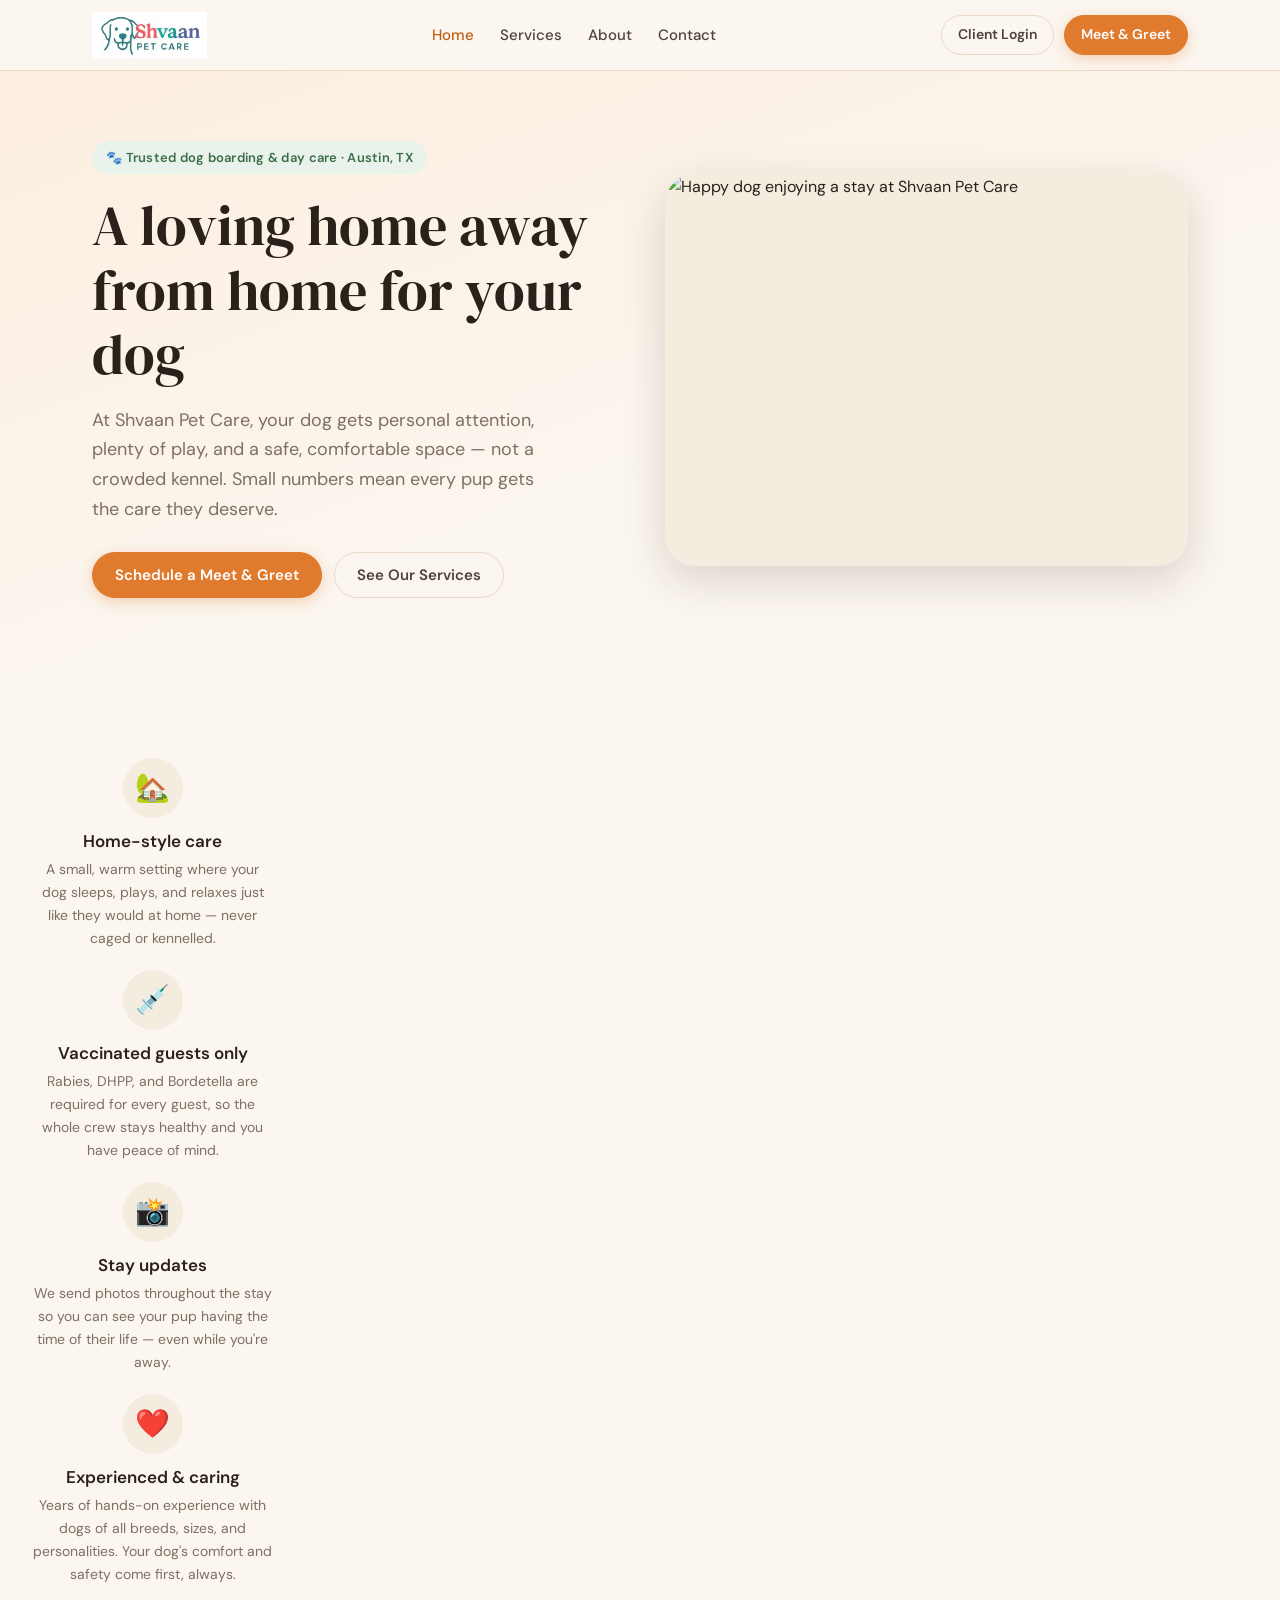
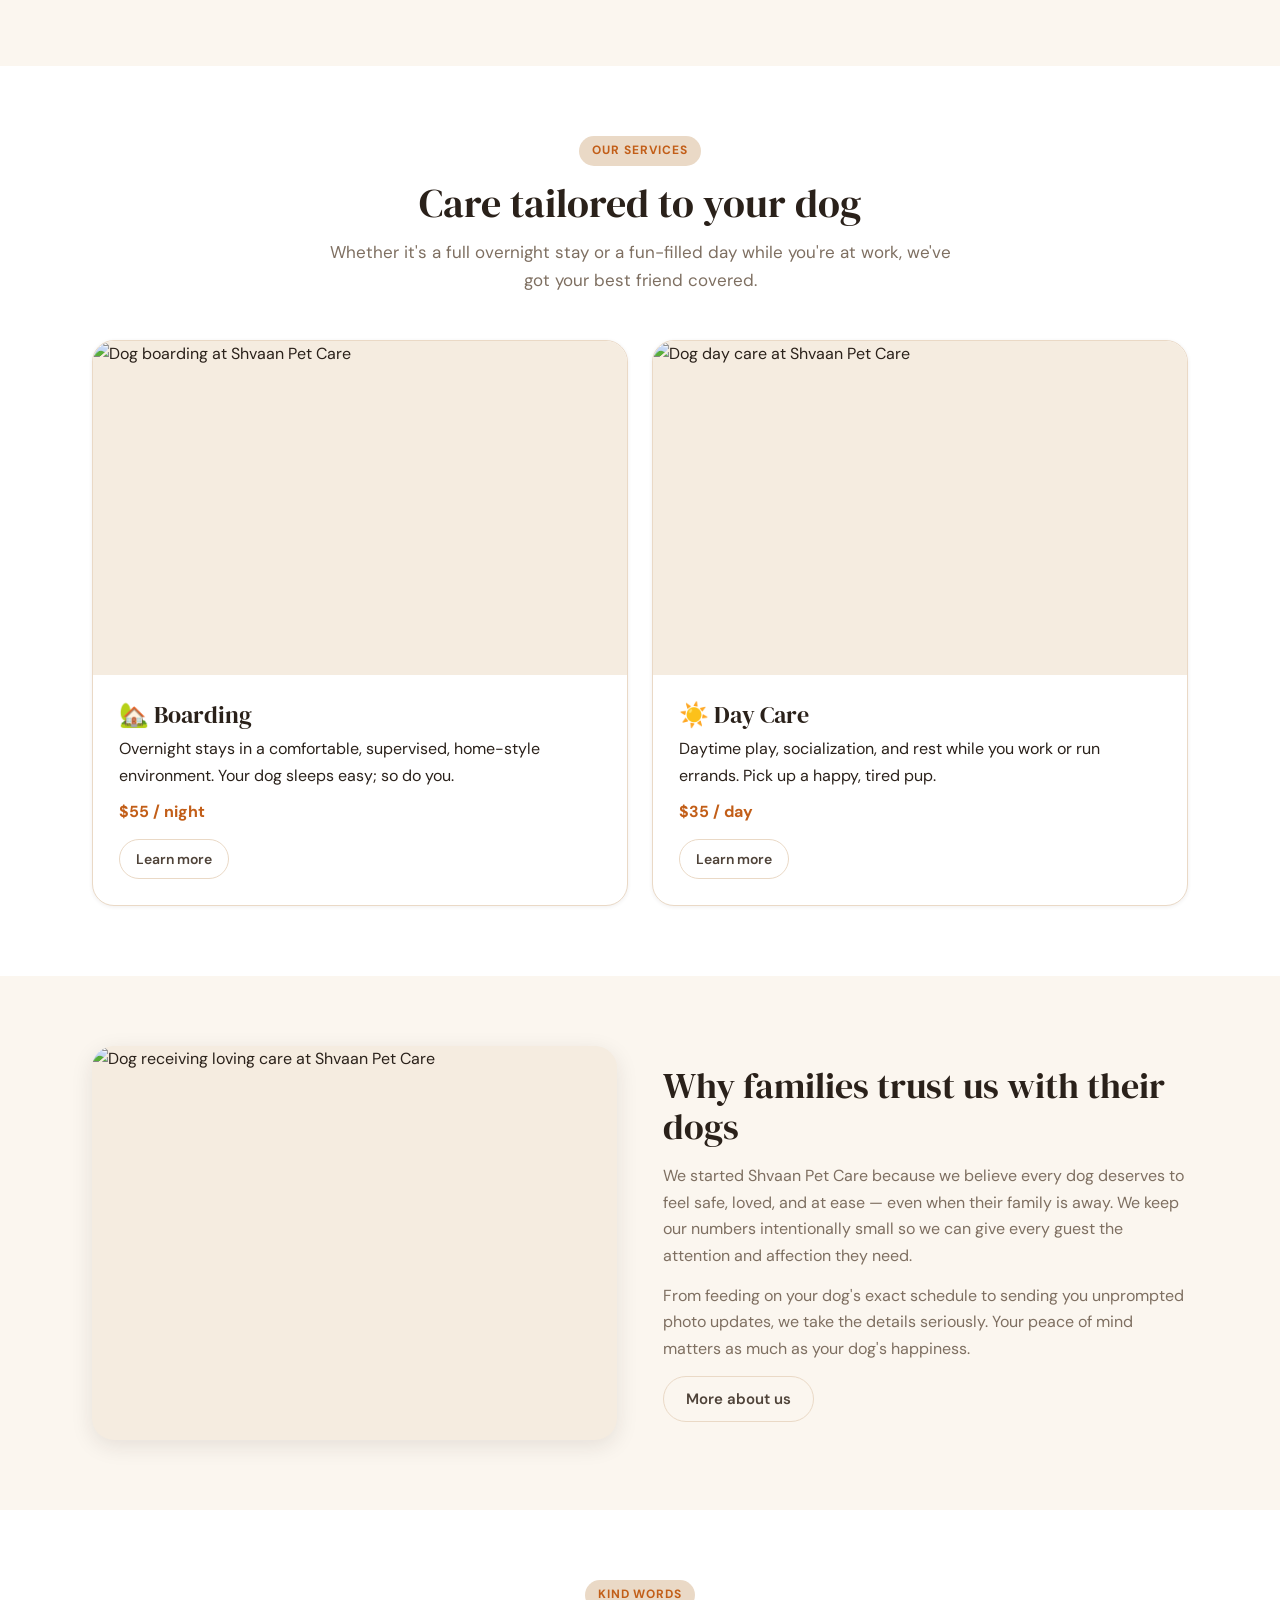
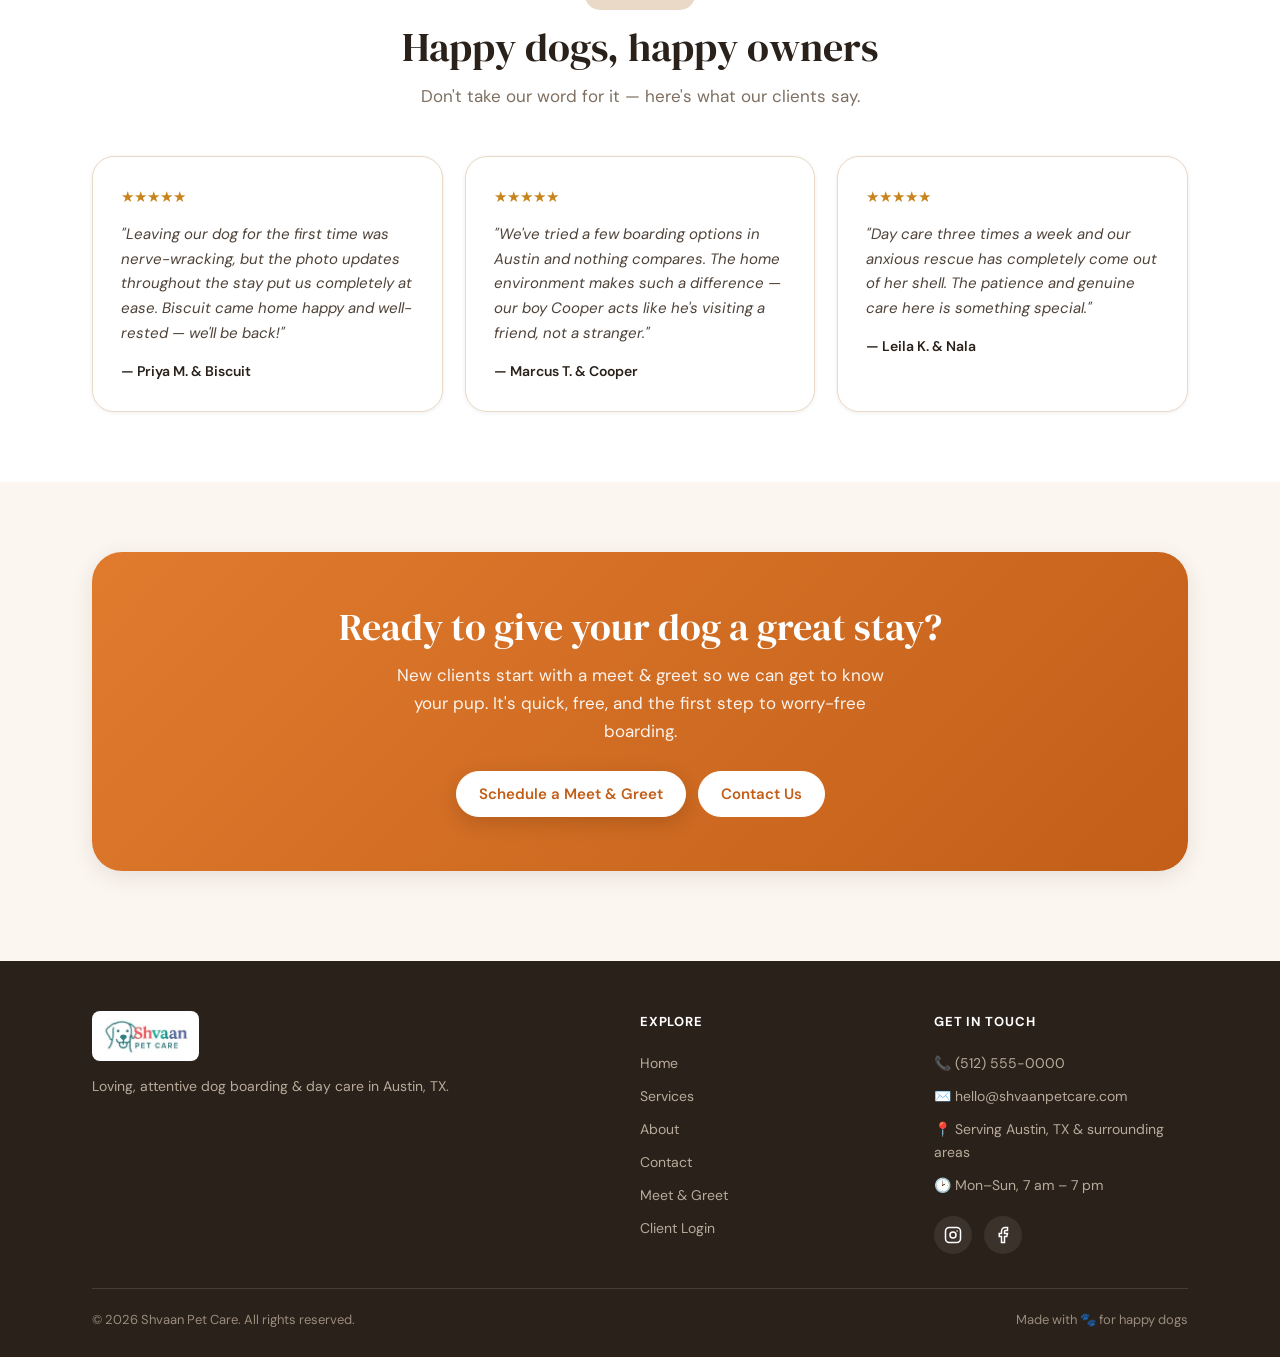
==== index.html @ 682c909f "Add files via upload" ====
<!DOCTYPE html>
<html lang="en">
<head>
<title>Shvaan Pet Care — Loving Dog Boarding &amp; Day Care in Austin, TX</title>
<meta name="description" content="Small-setting dog boarding and day care in Austin, TX. Safe, attentive, home-style care where your dog is treated like family.">
<meta charset="UTF-8">
<meta name="viewport" content="width=device-width, initial-scale=1.0">
<link rel="preconnect" href="https://fonts.googleapis.com"><link rel="preconnect" href="https://fonts.gstatic.com" crossorigin>
<link href="https://fonts.googleapis.com/css2?family=DM+Serif+Display&family=DM+Sans:wght@400;500;600;700&display=swap" rel="stylesheet">
<link rel="stylesheet" href="site.css">
</head>
<body>
<header class="site">
  <div class="wrap nav">
    <a class="nav-logo" href="index.html"><img src="[data-uri]" alt="Shvaan Pet Care"></a>
    <nav class="nav-links"><a href="index.html" class="active">Home</a><a href="services.html">Services</a><a href="about.html">About</a><a href="contact.html">Contact</a></nav>
    <div class="nav-cta">
      <a class="btn btn-ghost btn-sm" href="app.html">Client Login</a>
      <a class="btn btn-primary btn-sm" href="book.html">Meet &amp; Greet</a>
      <button class="menu-toggle" onclick="document.getElementById('mm').classList.toggle('open')" aria-label="Menu"><svg viewBox="0 0 24 24" fill="none" stroke="currentColor" stroke-width="2"><line x1="3" y1="6" x2="21" y2="6"/><line x1="3" y1="12" x2="21" y2="12"/><line x1="3" y1="18" x2="21" y2="18"/></svg></button>
    </div>
  </div>
  <div class="mobile-menu" id="mm">
    <a href="index.html">Home</a><a href="services.html">Services</a><a href="about.html">About</a><a href="contact.html">Contact</a>
    <a class="btn btn-ghost" href="app.html">Client Login</a>
    <a class="btn btn-primary" href="book.html">Meet &amp; Greet</a>
  </div>
</header>

<section class="hero">
  <div class="wrap hero-grid">
    <div class="hero-text">
      <span class="tag">🐾 Trusted dog boarding &amp; day care · Austin, TX</span>
      <h1>A loving home away from home for your dog</h1>
      <p class="lead">At Shvaan Pet Care, your dog gets personal attention, plenty of play, and a safe, comfortable space — not a crowded kennel. Small numbers mean every pup gets the care they deserve.</p>
      <div style="display:flex;gap:12px;flex-wrap:wrap;margin-top:8px">
        <a class="btn btn-primary" href="book.html">Schedule a Meet &amp; Greet</a>
        <a class="btn btn-ghost" href="services.html">See Our Services</a>
      </div>
    </div>
    <div class="hero-photo"><img src="https://images.unsplash.com/photo-1587300003388-59208cc962cb?w=900&q=80&fit=crop" alt="Happy dog enjoying a stay at Shvaan Pet Care" style="width:100%;height:100%;object-fit:cover;border-radius:var(--r3)"></div>
  </div>
</section>

<section class="values">
  <div class="wrap">
    <div class="value-grid">
      <div class="value"><div class="vico">🏡</div><h3>Home-style care</h3><p>A small, warm setting where your dog sleeps, plays, and relaxes just like they would at home — never caged or kennelled.</p></div>
      <div class="value"><div class="vico">💉</div><h3>Vaccinated guests only</h3><p>Rabies, DHPP, and Bordetella are required for every guest, so the whole crew stays healthy and you have peace of mind.</p></div>
      <div class="value"><div class="vico">📸</div><h3>Stay updates</h3><p>We send photos throughout the stay so you can see your pup having the time of their life — even while you're away.</p></div>
      <div class="value"><div class="vico">❤️</div><h3>Experienced &amp; caring</h3><p>Years of hands-on experience with dogs of all breeds, sizes, and personalities. Your dog's comfort and safety come first, always.</p></div>
    </div>
  </div>
</section>

<section class="alt">
  <div class="wrap">
    <div class="section-head"><span class="tag">Our Services</span><h2>Care tailored to your dog</h2><p>Whether it's a full overnight stay or a fun-filled day while you're at work, we've got your best friend covered.</p></div>
    <div class="cards">
      <div class="card"><div class="card-photo"><img src="https://images.unsplash.com/photo-1548199973-03cce0bbc87b?w=700&q=80&fit=crop" alt="Dog boarding at Shvaan Pet Care" style="width:100%;height:100%;object-fit:cover"></div><div class="card-body"><h3>🏡 Boarding</h3><p>Overnight stays in a comfortable, supervised, home-style environment. Your dog sleeps easy; so do you.</p><div class="price">$55 / night</div><a class="btn btn-ghost btn-sm" href="services.html">Learn more</a></div></div>
      <div class="card"><div class="card-photo"><img src="https://images.unsplash.com/photo-1601758125946-6ec2ef64daf8?w=700&q=80&fit=crop" alt="Dog day care at Shvaan Pet Care" style="width:100%;height:100%;object-fit:cover"></div><div class="card-body"><h3>☀️ Day Care</h3><p>Daytime play, socialization, and rest while you work or run errands. Pick up a happy, tired pup.</p><div class="price">$35 / day</div><a class="btn btn-ghost btn-sm" href="services.html">Learn more</a></div></div>
    </div>
  </div>
</section>

<section>
  <div class="wrap">
    <div class="split">
      <div class="split-photo"><img src="https://images.unsplash.com/photo-1544568100-847a948585b9?w=800&q=80&fit=crop" alt="Dog receiving loving care at Shvaan Pet Care" style="width:100%;height:100%;object-fit:cover;border-radius:var(--r3)"></div>
      <div class="split-text">
        <h2>Why families trust us with their dogs</h2>
        <p>We started Shvaan Pet Care because we believe every dog deserves to feel safe, loved, and at ease — even when their family is away. We keep our numbers intentionally small so we can give every guest the attention and affection they need.</p>
        <p>From feeding on your dog's exact schedule to sending you unprompted photo updates, we take the details seriously. Your peace of mind matters as much as your dog's happiness.</p>
        <a class="btn btn-ghost" href="about.html">More about us</a>
      </div>
    </div>
  </div>
</section>

<section class="alt">
  <div class="wrap">
    <div class="section-head"><span class="tag">Kind Words</span><h2>Happy dogs, happy owners</h2><p>Don't take our word for it — here's what our clients say.</p></div>
    <div class="quotes">
      <div class="quote"><div class="stars">★★★★★</div><p>"Leaving our dog for the first time was nerve-wracking, but the photo updates throughout the stay put us completely at ease. Biscuit came home happy and well-rested — we'll be back!"</p><div class="who">— Priya M. &amp; Biscuit</div></div>
      <div class="quote"><div class="stars">★★★★★</div><p>"We've tried a few boarding options in Austin and nothing compares. The home environment makes such a difference — our boy Cooper acts like he's visiting a friend, not a stranger."</p><div class="who">— Marcus T. &amp; Cooper</div></div>
      <div class="quote"><div class="stars">★★★★★</div><p>"Day care three times a week and our anxious rescue has completely come out of her shell. The patience and genuine care here is something special."</p><div class="who">— Leila K. &amp; Nala</div></div>
    </div>
  </div>
</section>

<section>
  <div class="wrap">
    <div class="cta-band">
      <h2>Ready to give your dog a great stay?</h2>
      <p>New clients start with a meet &amp; greet so we can get to know your pup. It's quick, free, and the first step to worry-free boarding.</p>
      <div style="display:flex;gap:12px;justify-content:center;flex-wrap:wrap">
        <a class="btn btn-primary" href="book.html">Schedule a Meet &amp; Greet</a>
        <a class="btn btn-white" href="contact.html">Contact Us</a>
      </div>
    </div>
  </div>
</section>

<footer class="site">
  <div class="wrap">
    <div class="f-grid">
      <div>
        <img class="f-logo" src="[data-uri]" alt="Shvaan Pet Care">
        <p>Loving, attentive dog boarding &amp; day care in Austin, TX.</p>
      </div>
      <div>
        <h4>Explore</h4>
        <div class="f-links">
          <a href="index.html">Home</a><a href="services.html">Services</a>
          <a href="about.html">About</a><a href="contact.html">Contact</a>
          <a href="book.html">Meet &amp; Greet</a><a href="app.html">Client Login</a>
        </div>
      </div>
      <div>
        <h4>Get in touch</h4>
        <div class="f-links">
          <a href="tel:+15125550000">📞 (512) 555-0000</a>
          <a href="mailto:hello@shvaanpetcare.com">✉️ hello@shvaanpetcare.com</a>
          <a href="#">📍 Serving Austin, TX &amp; surrounding areas</a>
          <a href="#">🕑 Mon–Sun, 7 am – 7 pm</a>
        </div>
        <div class="socials" style="margin-top:14px">
          <a href="#" aria-label="Instagram"><svg viewBox="0 0 24 24" fill="none" stroke="currentColor" stroke-width="2"><rect x="2" y="2" width="20" height="20" rx="5"/><circle cx="12" cy="12" r="4"/><circle cx="17.5" cy="6.5" r="1" fill="currentColor" stroke="none"/></svg></a>
          <a href="#" aria-label="Facebook"><svg viewBox="0 0 24 24" fill="none" stroke="currentColor" stroke-width="2"><path d="M18 2h-3a5 5 0 0 0-5 5v3H7v4h3v8h4v-8h3l1-4h-4V7a1 1 0 0 1 1-1h3z"/></svg></a>
        </div>
      </div>
    </div>
    <div class="f-bottom">
      <span>© <span id="yr"></span> Shvaan Pet Care. All rights reserved.</span>
      <span>Made with 🐾 for happy dogs</span>
    </div>
  </div>
</footer>
<script>document.getElementById('yr').textContent=new Date().getFullYear();</script>
</body>
</html>
---- site.css ----
/* Shvaan Pet Care — marketing site styles (brand-matched to the app) */
*,*::before,*::after{box-sizing:border-box;margin:0;padding:0}
:root{
  --cream:#FBF6EF;--cream-mid:#F5ECE0;--cream-dark:#EAD9C6;
  --brown-light:#F0A868;--brown:#E07B2E;--brown-dark:#C25E18;
  --forest:#3C6E47;--forest-pale:#EAF2EC;
  --ink:#2A211A;--ink-mid:#4F4339;--ink-light:#7E6F61;--ink-faint:#B3A595;
  --white:#FFFFFF;--coral:#E8674C;--gold:#C8841C;
  --r2:10px;--r3:16px;--r4:22px;--r5:30px;
  --s1:0 1px 4px rgba(42,33,26,.07);--s2:0 6px 22px rgba(42,33,26,.10);--s3:0 14px 44px rgba(42,33,26,.16);
  --maxw:1140px;
}
html{font-size:16px;scroll-behavior:smooth;-webkit-text-size-adjust:100%}
body{font-family:'DM Sans',sans-serif;background:var(--cream);color:var(--ink);line-height:1.65;-webkit-font-smoothing:antialiased}
img{max-width:100%;display:block}
a{color:inherit;text-decoration:none}
h1,h2,h3{font-family:'DM Serif Display',serif;font-weight:400;line-height:1.15;color:var(--ink)}
.serif{font-family:'DM Serif Display',serif}
.wrap{max-width:var(--maxw);margin:0 auto;padding:0 22px}
.muted{color:var(--ink-light)}

/* ── Header ── */
header.site{position:sticky;top:0;z-index:100;background:rgba(251,246,239,.92);backdrop-filter:blur(8px);border-bottom:1px solid var(--cream-dark)}
.nav{display:flex;align-items:center;justify-content:space-between;gap:16px;height:70px}
.nav-logo img{height:46px;width:auto;object-fit:contain}
.nav-links{display:flex;align-items:center;gap:26px}
.nav-links a{font-size:15px;font-weight:500;color:var(--ink-mid);transition:color .15s}
.nav-links a:hover,.nav-links a.active{color:var(--brown-dark)}
.nav-cta{display:flex;align-items:center;gap:10px}
.btn{display:inline-flex;align-items:center;justify-content:center;gap:8px;height:46px;padding:0 22px;border-radius:99px;font-size:15px;font-weight:600;font-family:'DM Sans',sans-serif;cursor:pointer;border:1.5px solid transparent;transition:all .18s;white-space:nowrap}
.btn svg{width:17px;height:17px}
.btn-primary{background:var(--brown);color:#fff;border-color:var(--brown);box-shadow:0 4px 14px rgba(224,123,46,.3)}
.btn-primary:hover{background:var(--brown-dark);box-shadow:0 6px 20px rgba(224,123,46,.4);transform:translateY(-1px)}
.btn-ghost{background:transparent;color:var(--ink-mid);border-color:var(--cream-dark)}
.btn-ghost:hover{border-color:var(--brown);color:var(--brown-dark)}
.btn-white{background:#fff;color:var(--brown-dark);border-color:#fff}
.btn-white:hover{transform:translateY(-1px);box-shadow:var(--s2)}
.btn-sm{height:40px;padding:0 16px;font-size:14px}
.menu-toggle{display:none;background:none;border:none;cursor:pointer;padding:6px}
.menu-toggle svg{width:26px;height:26px;color:var(--ink)}
.mobile-menu{display:none}

/* ── Hero ── */
.hero{background:linear-gradient(160deg,#FCEEDF 0%,var(--cream) 60%);padding:70px 0 80px;position:relative;overflow:hidden}
.hero-grid{display:grid;grid-template-columns:1fr 1fr;gap:50px;align-items:center}
.hero h1{font-size:clamp(34px,5vw,56px);margin-bottom:18px}
.hero .tag{display:inline-block;background:var(--forest-pale);color:var(--forest);font-size:13px;font-weight:600;padding:6px 14px;border-radius:99px;margin-bottom:20px;letter-spacing:.02em}
.hero p.lead{font-size:18px;color:var(--ink-light);margin-bottom:28px;max-width:90%}
.hero-cta{display:flex;gap:12px;flex-wrap:wrap}
.hero-photo{border-radius:var(--r5);overflow:hidden;box-shadow:var(--s3);aspect-ratio:4/3;background:var(--cream-mid)}
.hero-photo img{width:100%;height:100%;object-fit:cover}
.ph{display:flex;align-items:center;justify-content:center;flex-direction:column;gap:8px;color:var(--ink-faint);text-align:center;background:repeating-linear-gradient(45deg,var(--cream-mid),var(--cream-mid) 14px,#efe4d4 14px,#efe4d4 28px)}
.ph .ico{font-size:42px}
.ph small{font-size:12px;max-width:80%}

/* ── Sections ── */
section{padding:70px 0}
.section-head{text-align:center;max-width:640px;margin:0 auto 46px}
.section-head .tag{display:inline-block;background:var(--cream-dark);color:var(--brown-dark);font-size:12px;font-weight:700;letter-spacing:.08em;text-transform:uppercase;padding:5px 13px;border-radius:99px;margin-bottom:14px}
.section-head h2{font-size:clamp(28px,4vw,40px);margin-bottom:12px}
.section-head p{font-size:17px;color:var(--ink-light)}
.alt{background:var(--white)}

/* ── Value strip ── */
.values{display:grid;grid-template-columns:repeat(4,1fr);gap:20px}
.value{text-align:center;padding:10px}
.value .vico{width:60px;height:60px;border-radius:50%;background:var(--cream-mid);display:flex;align-items:center;justify-content:center;font-size:28px;margin:0 auto 14px}
.value h3{font-family:'DM Sans',sans-serif;font-weight:600;font-size:17px;margin-bottom:6px}
.value p{font-size:14px;color:var(--ink-light)}

/* ── Service cards ── */
.cards{display:grid;grid-template-columns:repeat(auto-fit,minmax(280px,1fr));gap:24px}
.card{background:var(--white);border:1px solid var(--cream-dark);border-radius:var(--r4);overflow:hidden;box-shadow:var(--s1);transition:transform .2s,box-shadow .2s}
.card:hover{transform:translateY(-3px);box-shadow:var(--s2)}
.card-photo{aspect-ratio:16/10;background:var(--cream-mid)}
.card-photo img{width:100%;height:100%;object-fit:cover}
.card-body{padding:26px}
.card-body h3{font-size:24px;margin-bottom:8px}
.card-body .price{color:var(--brown-dark);font-weight:700;font-size:16px;margin:10px 0 14px}
.card-body ul{list-style:none;margin:14px 0 0}
.card-body li{font-size:15px;color:var(--ink-mid);padding:6px 0 6px 26px;position:relative}
.card-body li::before{content:'🐾';position:absolute;left:0;font-size:13px}

/* ── About blocks ── */
.split{display:grid;grid-template-columns:1fr 1fr;gap:46px;align-items:center}
.split.reverse .split-text{order:2}
.split-photo{border-radius:var(--r4);overflow:hidden;box-shadow:var(--s2);aspect-ratio:4/3;background:var(--cream-mid)}
.split-photo img{width:100%;height:100%;object-fit:cover}
.split-text h2{font-size:clamp(26px,3.5vw,36px);margin-bottom:16px}
.split-text p{font-size:16px;color:var(--ink-light);margin-bottom:14px}

/* ── Trust / requirements ── */
.reqs{display:grid;grid-template-columns:repeat(auto-fit,minmax(220px,1fr));gap:18px}
.req{background:var(--white);border:1px solid var(--cream-dark);border-radius:var(--r3);padding:22px}
.req h3{font-family:'DM Sans',sans-serif;font-weight:600;font-size:16px;margin-bottom:6px;display:flex;align-items:center;gap:8px}
.req p{font-size:14px;color:var(--ink-light)}

/* ── CTA band ── */
.cta-band{background:linear-gradient(135deg,var(--brown) 0%,var(--brown-dark) 100%);color:#fff;border-radius:var(--r5);padding:54px 40px;text-align:center;box-shadow:var(--s2)}
.cta-band h2{color:#fff;font-size:clamp(26px,4vw,38px);margin-bottom:12px}
.cta-band p{font-size:17px;opacity:.92;margin-bottom:26px;max-width:520px;margin-left:auto;margin-right:auto}
.cta-band .btn-primary{background:#fff;color:var(--brown-dark);border-color:#fff;box-shadow:0 6px 20px rgba(0,0,0,.15)}
.cta-band .btn-primary:hover{background:var(--cream)}

/* ── Testimonials ── */
.quotes{display:grid;grid-template-columns:repeat(auto-fit,minmax(260px,1fr));gap:22px}
.quote{background:var(--white);border:1px solid var(--cream-dark);border-radius:var(--r4);padding:28px;box-shadow:var(--s1)}
.quote .stars{color:var(--gold);font-size:15px;margin-bottom:12px}
.quote p{font-size:15px;color:var(--ink-mid);font-style:italic;margin-bottom:14px}
.quote .who{font-weight:600;font-size:14px;color:var(--ink)}

/* ── FAQ ── */
.faq{max-width:760px;margin:0 auto}
.faq details{background:var(--white);border:1px solid var(--cream-dark);border-radius:var(--r3);margin-bottom:12px;overflow:hidden}
.faq summary{padding:18px 22px;font-weight:600;font-size:16px;cursor:pointer;list-style:none;display:flex;justify-content:space-between;align-items:center}
.faq summary::-webkit-details-marker{display:none}
.faq summary::after{content:'+';font-size:22px;color:var(--brown);font-weight:400}
.faq details[open] summary::after{content:'\2212'}
.faq details p{padding:0 22px 18px;color:var(--ink-light);font-size:15px}

/* ── Contact ── */
.contact-grid{display:grid;grid-template-columns:1fr 1fr;gap:40px}
.contact-info .row{display:flex;gap:14px;align-items:flex-start;margin-bottom:22px}
.contact-info .ci-ico{width:46px;height:46px;border-radius:12px;background:var(--cream-mid);display:flex;align-items:center;justify-content:center;font-size:20px;flex-shrink:0}
.contact-info .ci-label{font-size:12px;font-weight:700;letter-spacing:.06em;text-transform:uppercase;color:var(--ink-faint);margin-bottom:2px}
.contact-info .ci-val{font-size:16px;color:var(--ink)}
.map-box{border-radius:var(--r4);overflow:hidden;box-shadow:var(--s1);aspect-ratio:4/3;background:var(--cream-mid);border:1px solid var(--cream-dark)}

/* ── Footer ── */
footer.site{background:var(--ink);color:#E8DDD0;padding:50px 0 26px;margin-top:20px}
footer.site .f-grid{display:grid;grid-template-columns:2fr 1fr 1fr;gap:40px;margin-bottom:34px}
footer.site .f-logo{height:50px;width:auto;object-fit:contain;background:#fff;border-radius:8px;padding:6px;margin-bottom:14px}
footer.site p{font-size:14px;color:#B9AB9B;line-height:1.7}
footer.site h4{font-family:'DM Sans',sans-serif;font-size:13px;letter-spacing:.06em;text-transform:uppercase;color:#fff;margin-bottom:14px}
footer.site .f-links a{display:block;font-size:14px;color:#B9AB9B;padding:5px 0;transition:color .15s}
footer.site .f-links a:hover{color:#fff}
footer.site .f-bottom{border-top:1px solid rgba(255,255,255,.12);padding-top:20px;display:flex;justify-content:space-between;flex-wrap:wrap;gap:10px;font-size:13px;color:#9A8C7C}
footer.site .socials{display:flex;gap:12px}
footer.site .socials a{width:38px;height:38px;border-radius:50%;background:rgba(255,255,255,.08);display:flex;align-items:center;justify-content:center;transition:background .15s}
footer.site .socials a:hover{background:var(--brown)}
footer.site .socials svg{width:18px;height:18px;color:#fff}

/* ── Page hero (inner pages) ── */
.page-hero{background:linear-gradient(160deg,#FCEEDF,var(--cream));padding:54px 0;text-align:center}
.page-hero h1{font-size:clamp(30px,4.5vw,46px);margin-bottom:10px}
.page-hero p{font-size:17px;color:var(--ink-light);max-width:560px;margin:0 auto}

/* ── Mobile ── */
@media(max-width:880px){
  .hero-grid,.split,.contact-grid{grid-template-columns:1fr}
  .split.reverse .split-text{order:0}
  .hero-photo{order:-1}
  .values{grid-template-columns:1fr 1fr}
  footer.site .f-grid{grid-template-columns:1fr;gap:28px}
}
@media(max-width:720px){
  .nav-links,.nav-cta .btn:not(.menu-toggle){display:none}
  .menu-toggle{display:block}
  .nav-cta{gap:0}
  .mobile-menu{display:none;flex-direction:column;gap:4px;padding:12px 22px 18px;background:var(--white);border-bottom:1px solid var(--cream-dark)}
  .mobile-menu.open{display:flex}
  .mobile-menu a{padding:11px 0;font-size:16px;font-weight:500;color:var(--ink-mid);border-bottom:1px solid var(--cream-mid)}
  .mobile-menu .btn{margin-top:10px}
  section{padding:50px 0}
  .cta-band{padding:40px 24px}
  .values{grid-template-columns:1fr 1fr;gap:14px}
}
@media(max-width:460px){ .values{grid-template-columns:1fr} }
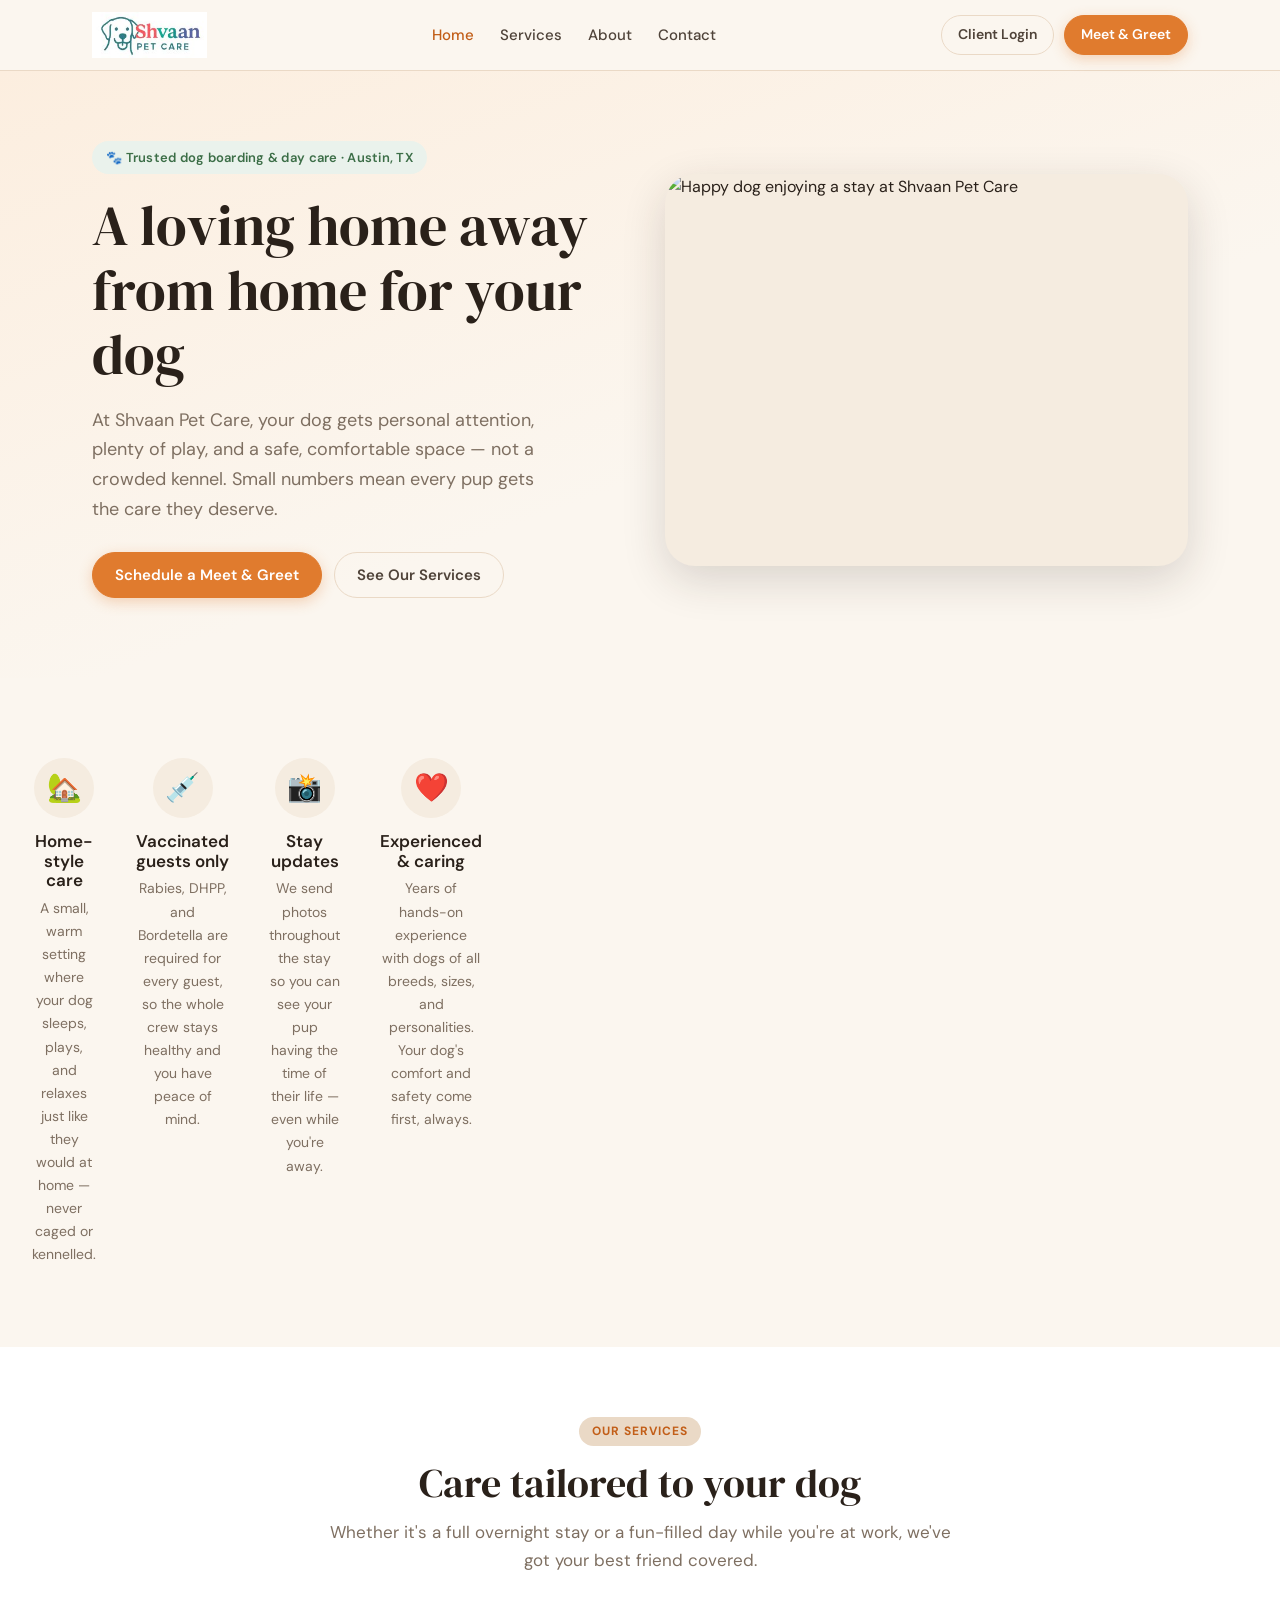
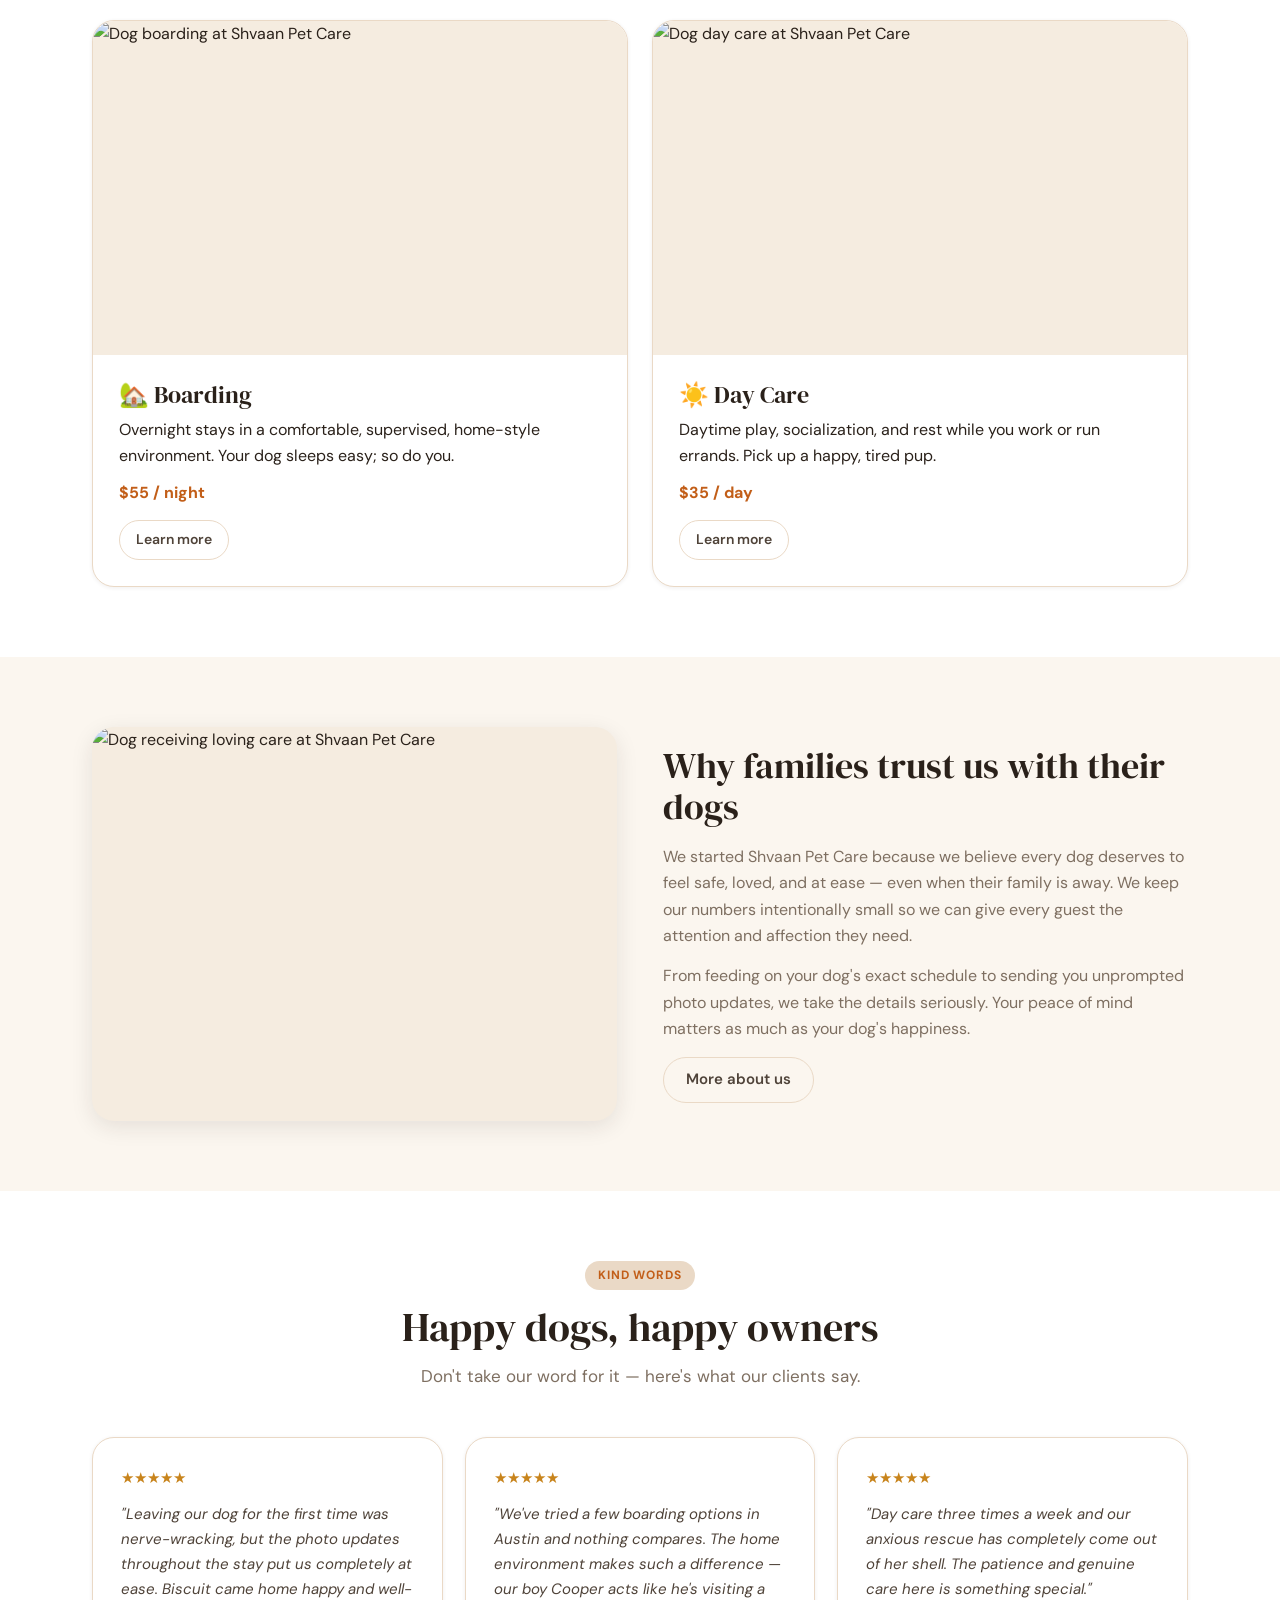
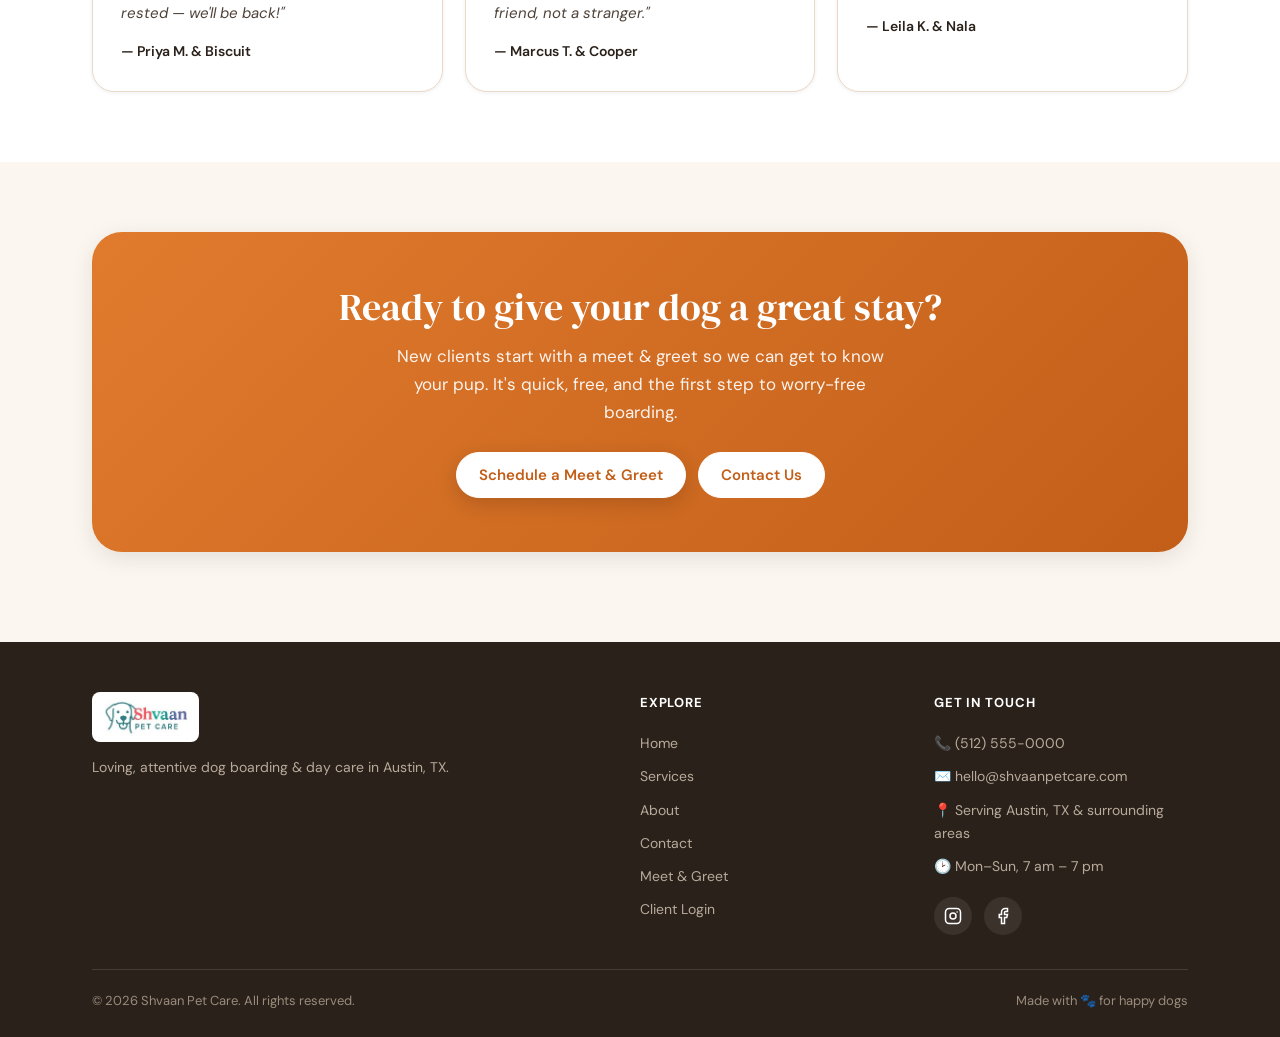
==== commit db599e4c: "Add files via upload" ====
--- a/index.html
+++ b/index.html
@@ -44,7 +44,7 @@
 
 <section class="values">
   <div class="wrap">
-    <div class="value-grid">
+    <div class="values">
       <div class="value"><div class="vico">🏡</div><h3>Home-style care</h3><p>A small, warm setting where your dog sleeps, plays, and relaxes just like they would at home — never caged or kennelled.</p></div>
       <div class="value"><div class="vico">💉</div><h3>Vaccinated guests only</h3><p>Rabies, DHPP, and Bordetella are required for every guest, so the whole crew stays healthy and you have peace of mind.</p></div>
       <div class="value"><div class="vico">📸</div><h3>Stay updates</h3><p>We send photos throughout the stay so you can see your pup having the time of their life — even while you're away.</p></div>
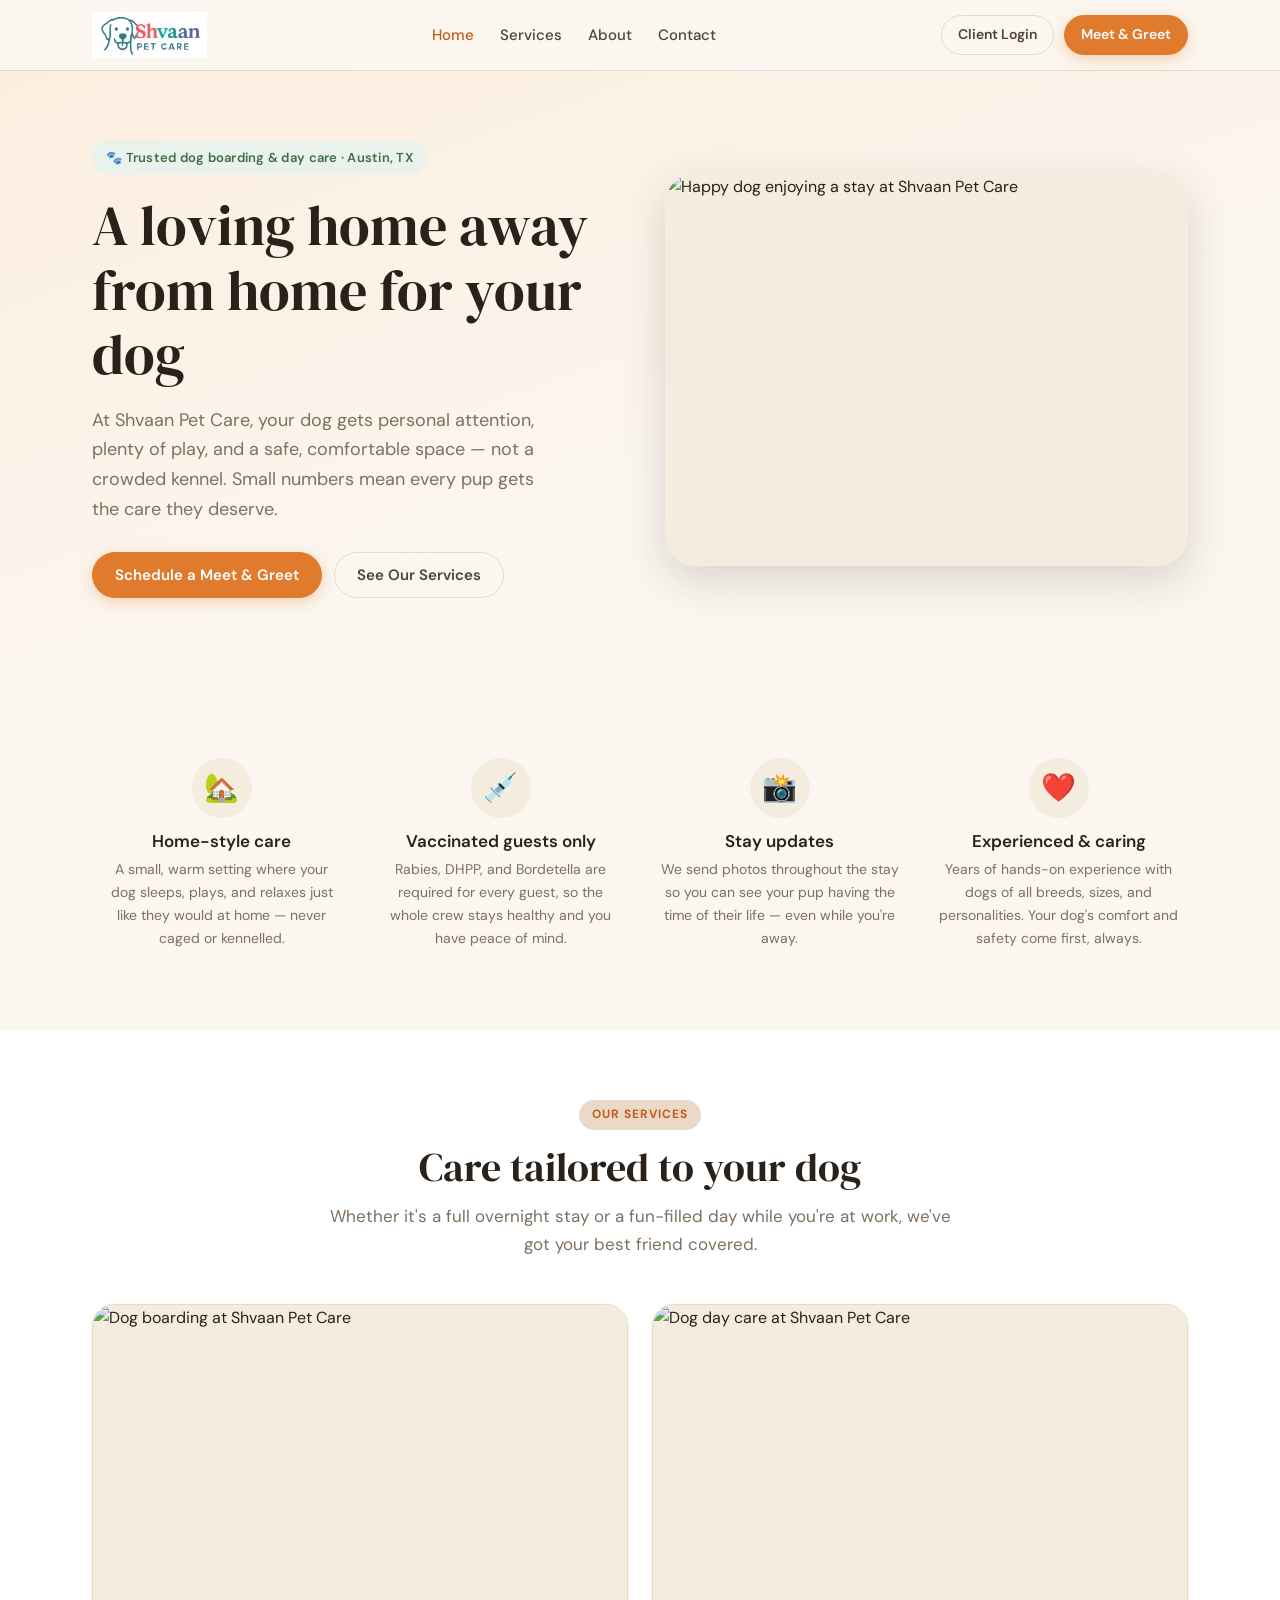
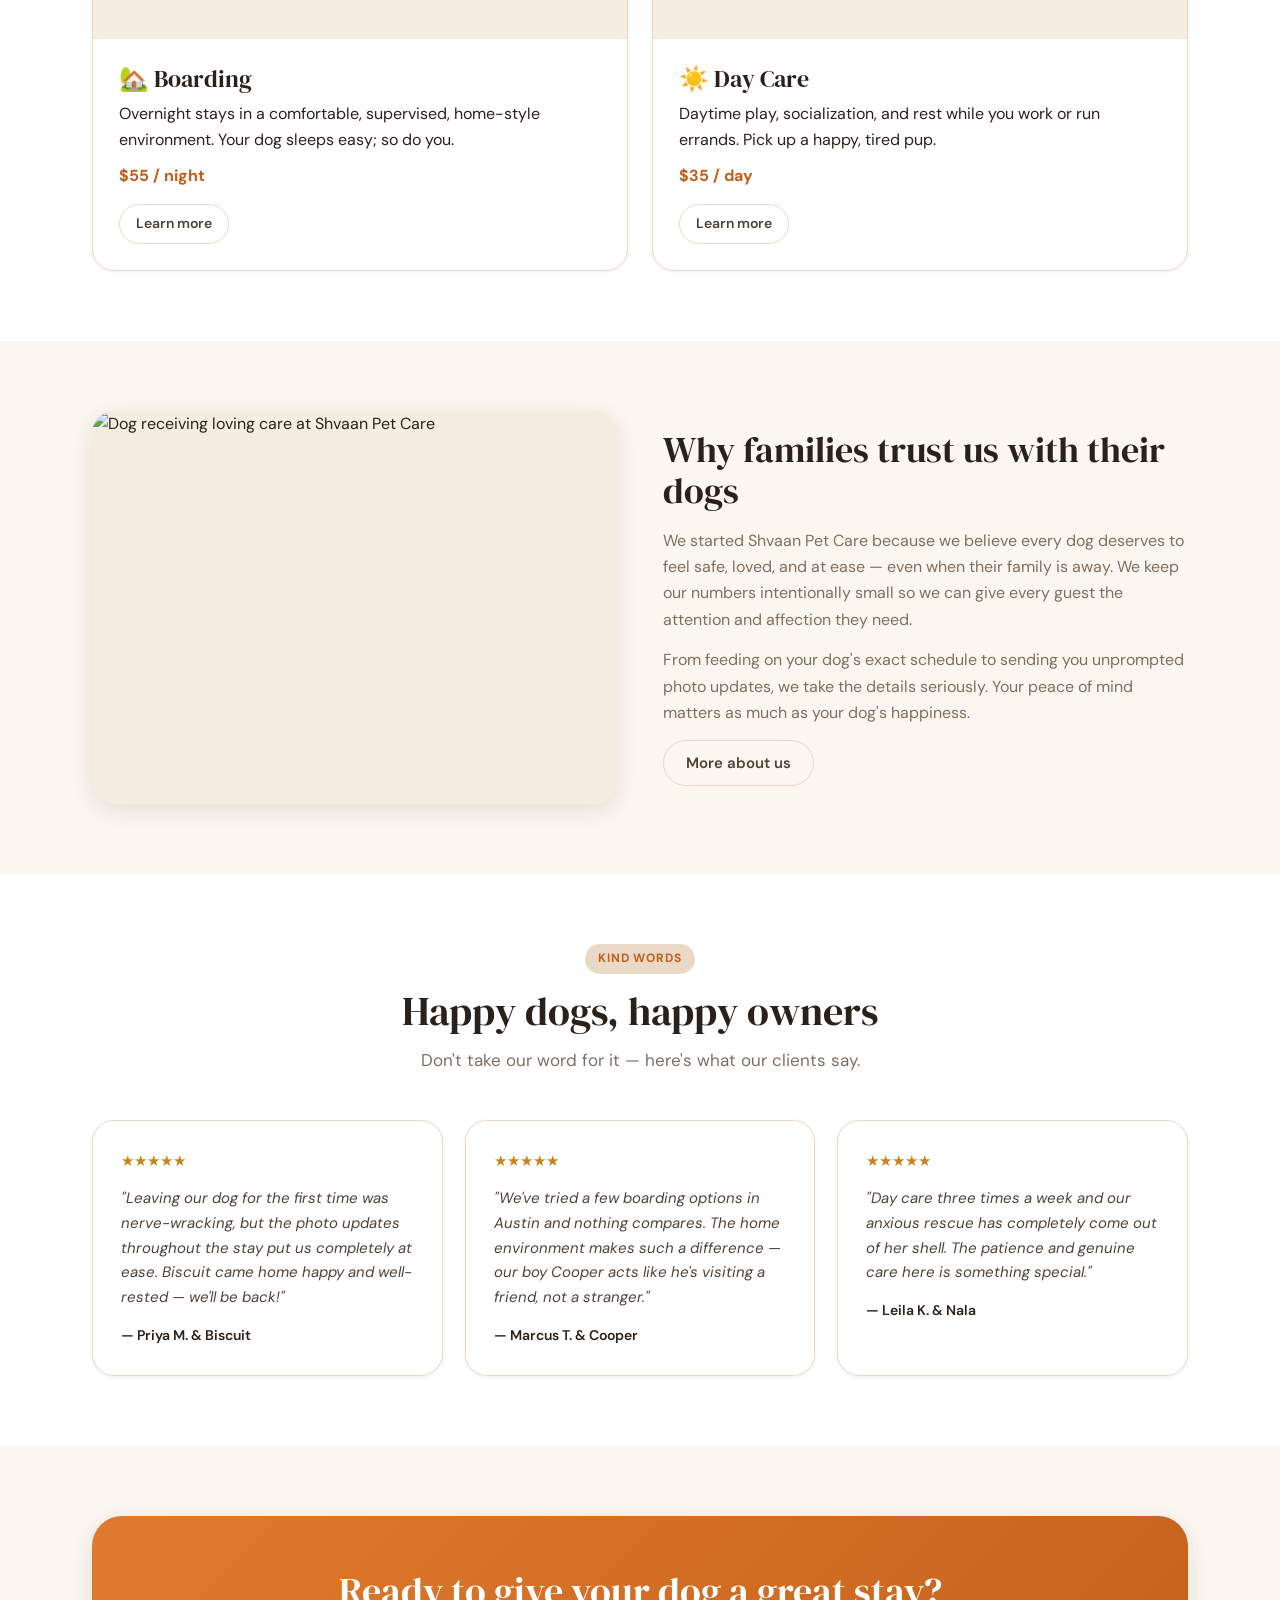
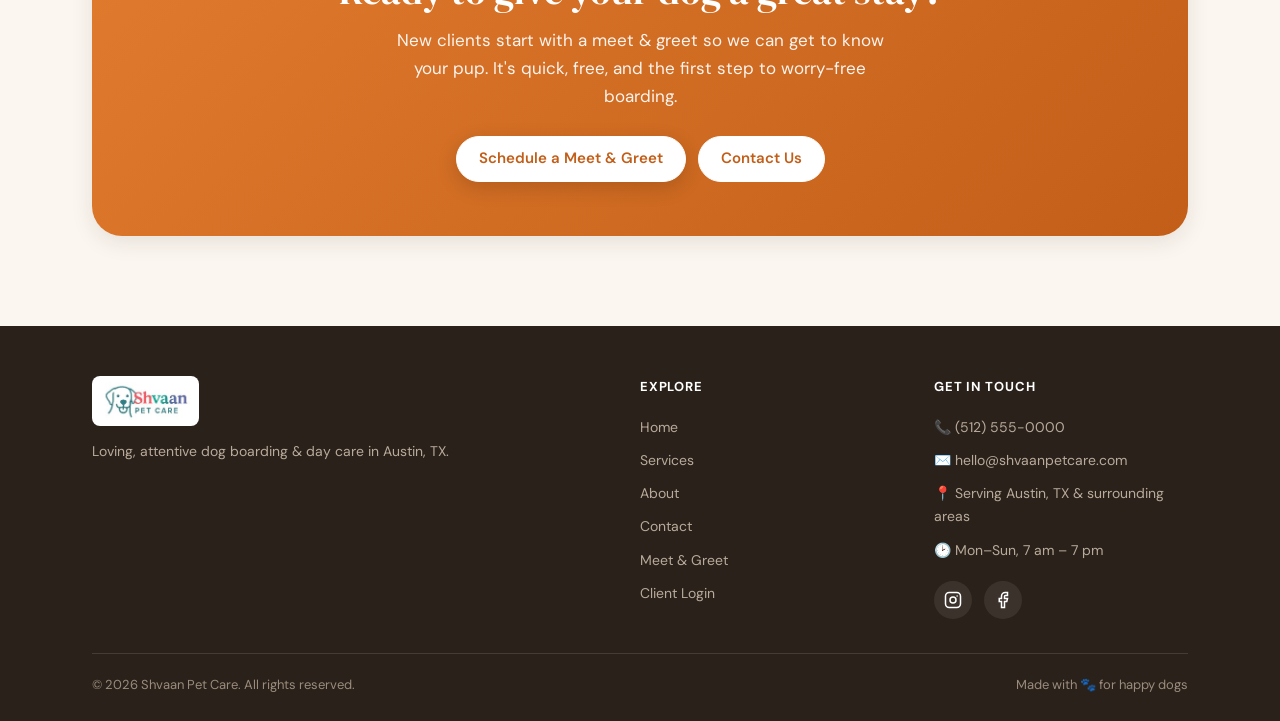
==== commit c90e0685: "Add files via upload" ====
--- a/index.html
+++ b/index.html
@@ -42,7 +42,7 @@
   </div>
 </section>
 
-<section class="values">
+<section>
   <div class="wrap">
     <div class="values">
       <div class="value"><div class="vico">🏡</div><h3>Home-style care</h3><p>A small, warm setting where your dog sleeps, plays, and relaxes just like they would at home — never caged or kennelled.</p></div>
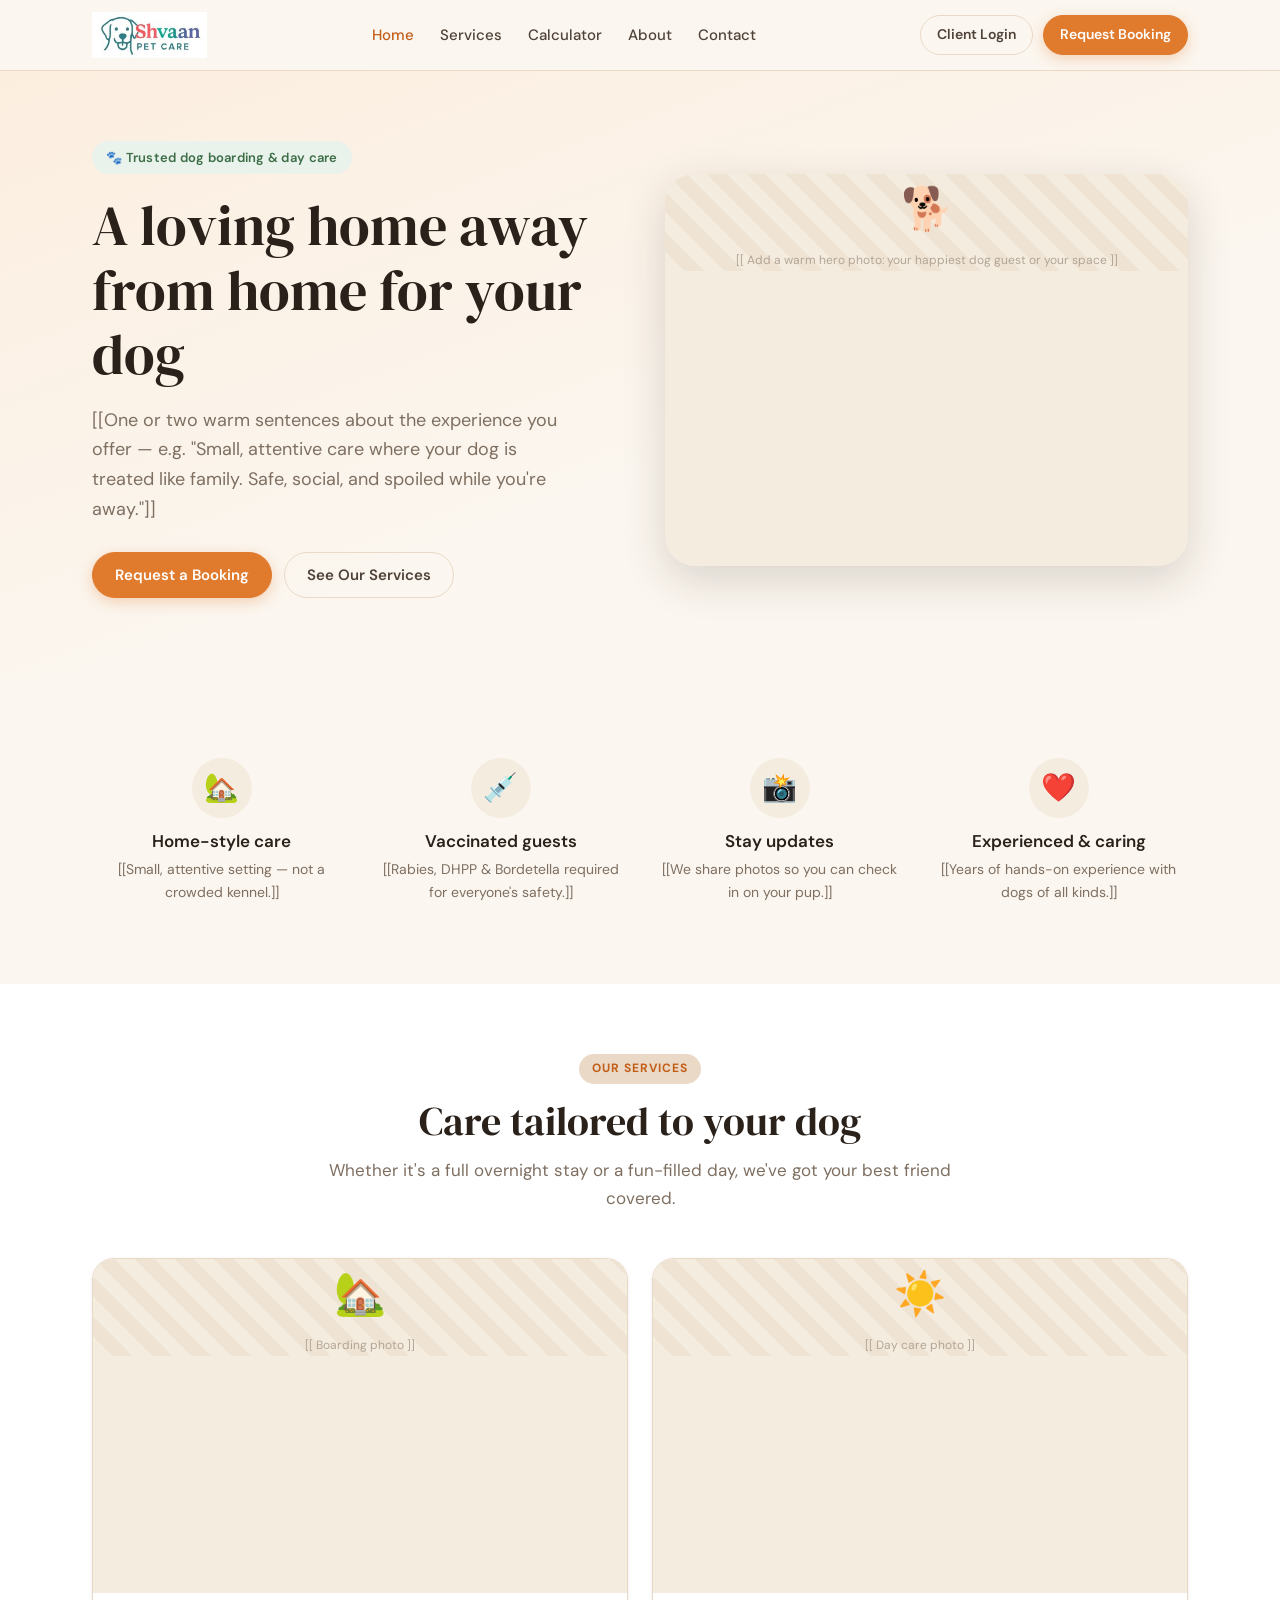
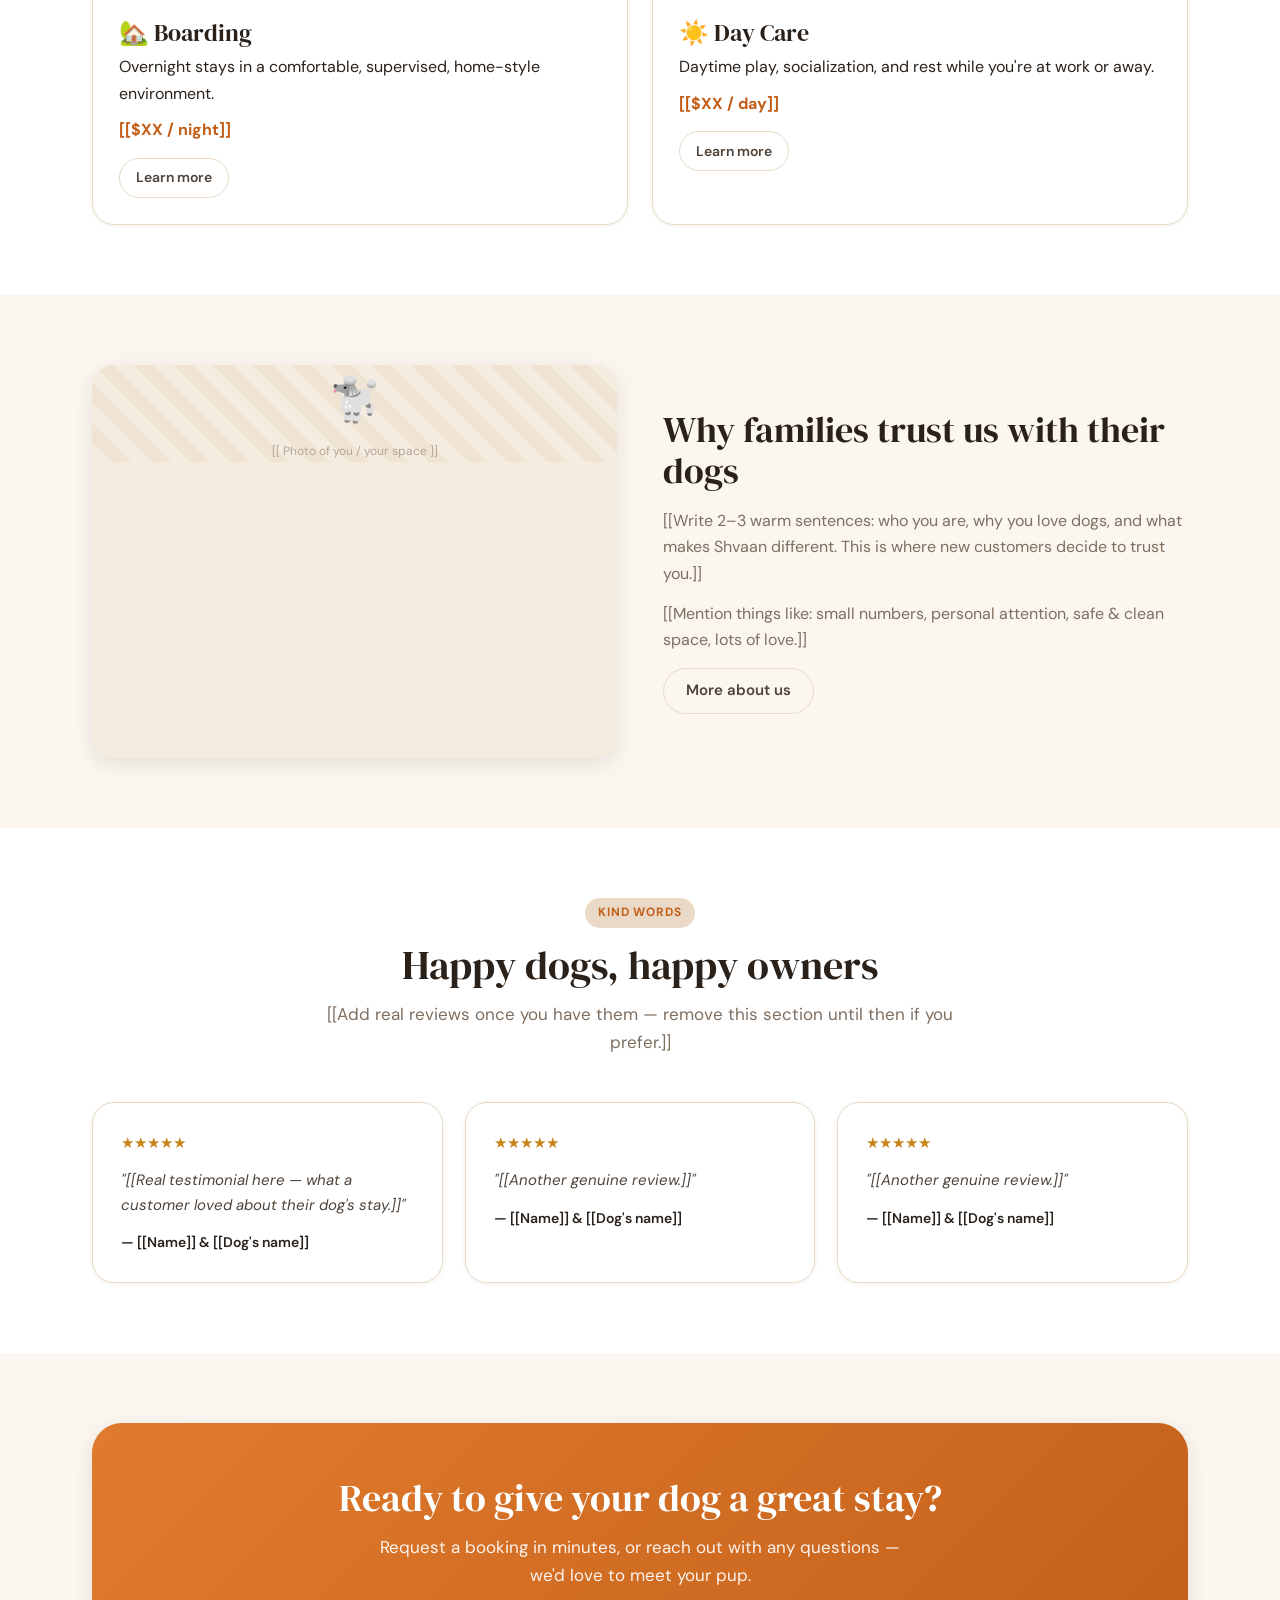
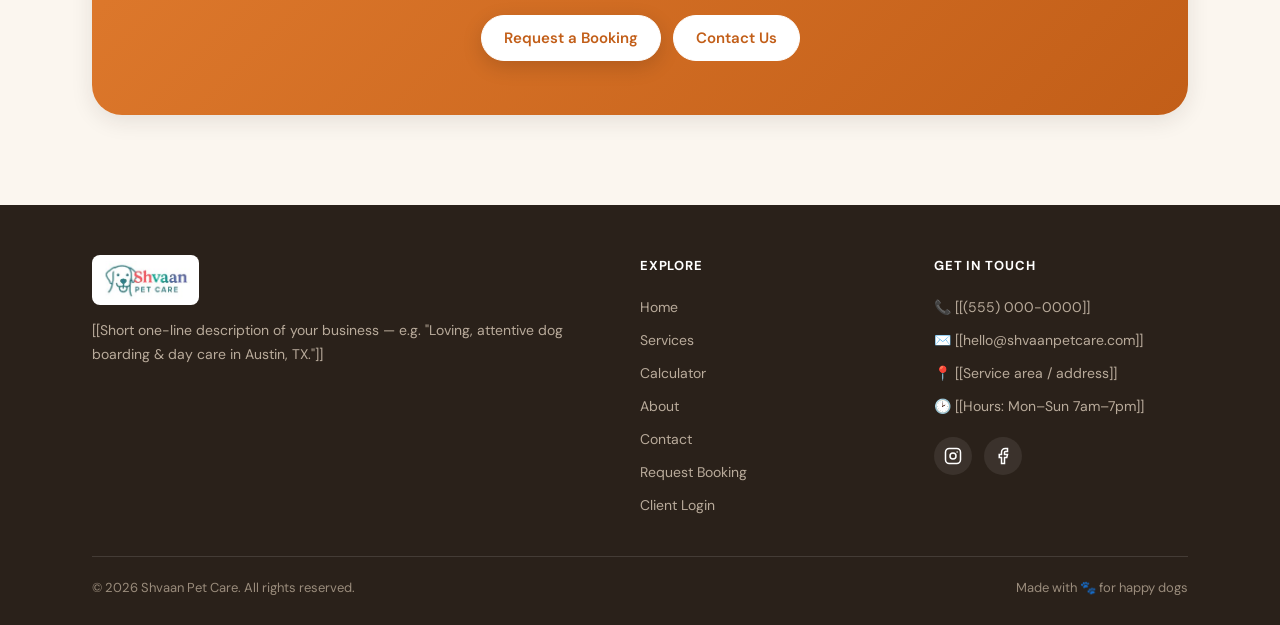
==== commit 786d3c4b: "Add files via upload" ====
--- a/index.html
+++ b/index.html
@@ -1,10 +1,10 @@
 <!DOCTYPE html>
 <html lang="en">
 <head>
-<title>Shvaan Pet Care — Loving Dog Boarding &amp; Day Care in Austin, TX</title>
-<meta name="description" content="Small-setting dog boarding and day care in Austin, TX. Safe, attentive, home-style care where your dog is treated like family.">
 <meta charset="UTF-8">
 <meta name="viewport" content="width=device-width, initial-scale=1.0">
+<title>Shvaan Pet Care — Loving Dog Boarding & Day Care</title>
+<meta name="description" content="Shvaan Pet Care — loving dog boarding and day care. A safe, attentive home away from home for your dog.">
 <link rel="preconnect" href="https://fonts.googleapis.com"><link rel="preconnect" href="https://fonts.gstatic.com" crossorigin>
 <link href="https://fonts.googleapis.com/css2?family=DM+Serif+Display&family=DM+Sans:wght@400;500;600;700&display=swap" rel="stylesheet">
 <link rel="stylesheet" href="site.css">
@@ -13,52 +13,57 @@
 <header class="site">
   <div class="wrap nav">
     <a class="nav-logo" href="index.html"><img src="[data-uri]" alt="Shvaan Pet Care"></a>
-    <nav class="nav-links"><a href="index.html" class="active">Home</a><a href="services.html">Services</a><a href="about.html">About</a><a href="contact.html">Contact</a></nav>
+    <nav class="nav-links">
+      <a href="index.html" class="active">Home</a>
+      <a href="services.html">Services</a><a href="calculator.html">Calculator</a>
+      <a href="about.html">About</a>
+      <a href="contact.html">Contact</a>
+    </nav>
     <div class="nav-cta">
       <a class="btn btn-ghost btn-sm" href="app.html">Client Login</a>
-      <a class="btn btn-primary btn-sm" href="book.html">Meet &amp; Greet</a>
+      <a class="btn btn-primary btn-sm" href="book.html">Request Booking</a>
       <button class="menu-toggle" onclick="document.getElementById('mm').classList.toggle('open')" aria-label="Menu"><svg viewBox="0 0 24 24" fill="none" stroke="currentColor" stroke-width="2"><line x1="3" y1="6" x2="21" y2="6"/><line x1="3" y1="12" x2="21" y2="12"/><line x1="3" y1="18" x2="21" y2="18"/></svg></button>
     </div>
   </div>
   <div class="mobile-menu" id="mm">
-    <a href="index.html">Home</a><a href="services.html">Services</a><a href="about.html">About</a><a href="contact.html">Contact</a>
+    <a href="index.html">Home</a><a href="services.html">Services</a><a href="calculator.html">Calculator</a><a href="about.html">About</a><a href="contact.html">Contact</a>
     <a class="btn btn-ghost" href="app.html">Client Login</a>
-    <a class="btn btn-primary" href="book.html">Meet &amp; Greet</a>
+    <a class="btn btn-primary" href="book.html">Request Booking</a>
   </div>
 </header>
 
 <section class="hero">
   <div class="wrap hero-grid">
     <div class="hero-text">
-      <span class="tag">🐾 Trusted dog boarding &amp; day care · Austin, TX</span>
+      <span class="tag">🐾 Trusted dog boarding & day care</span>
       <h1>A loving home away from home for your dog</h1>
-      <p class="lead">At Shvaan Pet Care, your dog gets personal attention, plenty of play, and a safe, comfortable space — not a crowded kennel. Small numbers mean every pup gets the care they deserve.</p>
-      <div style="display:flex;gap:12px;flex-wrap:wrap;margin-top:8px">
-        <a class="btn btn-primary" href="book.html">Schedule a Meet &amp; Greet</a>
+      <p class="lead">[[One or two warm sentences about the experience you offer — e.g. "Small, attentive care where your dog is treated like family. Safe, social, and spoiled while you're away."]]</p>
+      <div class="hero-cta">
+        <a class="btn btn-primary" href="book.html">Request a Booking</a>
         <a class="btn btn-ghost" href="services.html">See Our Services</a>
       </div>
     </div>
-    <div class="hero-photo"><img src="https://images.unsplash.com/photo-1587300003388-59208cc962cb?w=900&q=80&fit=crop" alt="Happy dog enjoying a stay at Shvaan Pet Care" style="width:100%;height:100%;object-fit:cover;border-radius:var(--r3)"></div>
+    <div class="hero-photo"><div class="ph"><div class="ico">🐕</div><small>[[ Add a warm hero photo: your happiest dog guest or your space ]]</small></div></div>
   </div>
 </section>
 
 <section>
   <div class="wrap">
     <div class="values">
-      <div class="value"><div class="vico">🏡</div><h3>Home-style care</h3><p>A small, warm setting where your dog sleeps, plays, and relaxes just like they would at home — never caged or kennelled.</p></div>
-      <div class="value"><div class="vico">💉</div><h3>Vaccinated guests only</h3><p>Rabies, DHPP, and Bordetella are required for every guest, so the whole crew stays healthy and you have peace of mind.</p></div>
-      <div class="value"><div class="vico">📸</div><h3>Stay updates</h3><p>We send photos throughout the stay so you can see your pup having the time of their life — even while you're away.</p></div>
-      <div class="value"><div class="vico">❤️</div><h3>Experienced &amp; caring</h3><p>Years of hands-on experience with dogs of all breeds, sizes, and personalities. Your dog's comfort and safety come first, always.</p></div>
+      <div class="value"><div class="vico">🏡</div><h3>Home-style care</h3><p>[[Small, attentive setting — not a crowded kennel.]]</p></div>
+      <div class="value"><div class="vico">💉</div><h3>Vaccinated guests</h3><p>[[Rabies, DHPP & Bordetella required for everyone's safety.]]</p></div>
+      <div class="value"><div class="vico">📸</div><h3>Stay updates</h3><p>[[We share photos so you can check in on your pup.]]</p></div>
+      <div class="value"><div class="vico">❤️</div><h3>Experienced & caring</h3><p>[[Years of hands-on experience with dogs of all kinds.]]</p></div>
     </div>
   </div>
 </section>
 
 <section class="alt">
   <div class="wrap">
-    <div class="section-head"><span class="tag">Our Services</span><h2>Care tailored to your dog</h2><p>Whether it's a full overnight stay or a fun-filled day while you're at work, we've got your best friend covered.</p></div>
+    <div class="section-head"><span class="tag">Our Services</span><h2>Care tailored to your dog</h2><p>Whether it's a full overnight stay or a fun-filled day, we've got your best friend covered.</p></div>
     <div class="cards">
-      <div class="card"><div class="card-photo"><img src="https://images.unsplash.com/photo-1548199973-03cce0bbc87b?w=700&q=80&fit=crop" alt="Dog boarding at Shvaan Pet Care" style="width:100%;height:100%;object-fit:cover"></div><div class="card-body"><h3>🏡 Boarding</h3><p>Overnight stays in a comfortable, supervised, home-style environment. Your dog sleeps easy; so do you.</p><div class="price">$55 / night</div><a class="btn btn-ghost btn-sm" href="services.html">Learn more</a></div></div>
-      <div class="card"><div class="card-photo"><img src="https://images.unsplash.com/photo-1601758125946-6ec2ef64daf8?w=700&q=80&fit=crop" alt="Dog day care at Shvaan Pet Care" style="width:100%;height:100%;object-fit:cover"></div><div class="card-body"><h3>☀️ Day Care</h3><p>Daytime play, socialization, and rest while you work or run errands. Pick up a happy, tired pup.</p><div class="price">$35 / day</div><a class="btn btn-ghost btn-sm" href="services.html">Learn more</a></div></div>
+      <div class="card"><div class="card-photo"><div class="ph"><div class="ico">🏡</div><small>[[ Boarding photo ]]</small></div></div><div class="card-body"><h3>🏡 Boarding</h3><p>Overnight stays in a comfortable, supervised, home-style environment.</p><div class="price">[[$XX / night]]</div><a class="btn btn-ghost btn-sm" href="services.html">Learn more</a></div></div>
+      <div class="card"><div class="card-photo"><div class="ph"><div class="ico">☀️</div><small>[[ Day care photo ]]</small></div></div><div class="card-body"><h3>☀️ Day Care</h3><p>Daytime play, socialization, and rest while you're at work or away.</p><div class="price">[[$XX / day]]</div><a class="btn btn-ghost btn-sm" href="services.html">Learn more</a></div></div>
     </div>
   </div>
 </section>
@@ -66,11 +71,11 @@
 <section>
   <div class="wrap">
     <div class="split">
-      <div class="split-photo"><img src="https://images.unsplash.com/photo-1544568100-847a948585b9?w=800&q=80&fit=crop" alt="Dog receiving loving care at Shvaan Pet Care" style="width:100%;height:100%;object-fit:cover;border-radius:var(--r3)"></div>
+      <div class="split-photo"><div class="ph"><div class="ico">🐩</div><small>[[ Photo of you / your space ]]</small></div></div>
       <div class="split-text">
         <h2>Why families trust us with their dogs</h2>
-        <p>We started Shvaan Pet Care because we believe every dog deserves to feel safe, loved, and at ease — even when their family is away. We keep our numbers intentionally small so we can give every guest the attention and affection they need.</p>
-        <p>From feeding on your dog's exact schedule to sending you unprompted photo updates, we take the details seriously. Your peace of mind matters as much as your dog's happiness.</p>
+        <p>[[Write 2–3 warm sentences: who you are, why you love dogs, and what makes Shvaan different. This is where new customers decide to trust you.]]</p>
+        <p>[[Mention things like: small numbers, personal attention, safe & clean space, lots of love.]]</p>
         <a class="btn btn-ghost" href="about.html">More about us</a>
       </div>
     </div>
@@ -79,11 +84,11 @@
 
 <section class="alt">
   <div class="wrap">
-    <div class="section-head"><span class="tag">Kind Words</span><h2>Happy dogs, happy owners</h2><p>Don't take our word for it — here's what our clients say.</p></div>
+    <div class="section-head"><span class="tag">Kind Words</span><h2>Happy dogs, happy owners</h2><p>[[Add real reviews once you have them — remove this section until then if you prefer.]]</p></div>
     <div class="quotes">
-      <div class="quote"><div class="stars">★★★★★</div><p>"Leaving our dog for the first time was nerve-wracking, but the photo updates throughout the stay put us completely at ease. Biscuit came home happy and well-rested — we'll be back!"</p><div class="who">— Priya M. &amp; Biscuit</div></div>
-      <div class="quote"><div class="stars">★★★★★</div><p>"We've tried a few boarding options in Austin and nothing compares. The home environment makes such a difference — our boy Cooper acts like he's visiting a friend, not a stranger."</p><div class="who">— Marcus T. &amp; Cooper</div></div>
-      <div class="quote"><div class="stars">★★★★★</div><p>"Day care three times a week and our anxious rescue has completely come out of her shell. The patience and genuine care here is something special."</p><div class="who">— Leila K. &amp; Nala</div></div>
+      <div class="quote"><div class="stars">★★★★★</div><p>"[[Real testimonial here — what a customer loved about their dog's stay.]]"</p><div class="who">— [[Name]] & [[Dog's name]]</div></div>
+      <div class="quote"><div class="stars">★★★★★</div><p>"[[Another genuine review.]]"</p><div class="who">— [[Name]] & [[Dog's name]]</div></div>
+      <div class="quote"><div class="stars">★★★★★</div><p>"[[Another genuine review.]]"</p><div class="who">— [[Name]] & [[Dog's name]]</div></div>
     </div>
   </div>
 </section>
@@ -92,9 +97,9 @@
   <div class="wrap">
     <div class="cta-band">
       <h2>Ready to give your dog a great stay?</h2>
-      <p>New clients start with a meet &amp; greet so we can get to know your pup. It's quick, free, and the first step to worry-free boarding.</p>
+      <p>Request a booking in minutes, or reach out with any questions — we'd love to meet your pup.</p>
       <div style="display:flex;gap:12px;justify-content:center;flex-wrap:wrap">
-        <a class="btn btn-primary" href="book.html">Schedule a Meet &amp; Greet</a>
+        <a class="btn btn-primary" href="book.html">Request a Booking</a>
         <a class="btn btn-white" href="contact.html">Contact Us</a>
       </div>
     </div>
@@ -106,27 +111,27 @@
     <div class="f-grid">
       <div>
         <img class="f-logo" src="[data-uri]" alt="Shvaan Pet Care">
-        <p>Loving, attentive dog boarding &amp; day care in Austin, TX.</p>
+        <p>[[Short one-line description of your business — e.g. "Loving, attentive dog boarding & day care in Austin, TX."]]</p>
       </div>
       <div>
         <h4>Explore</h4>
         <div class="f-links">
-          <a href="index.html">Home</a><a href="services.html">Services</a>
+          <a href="index.html">Home</a><a href="services.html">Services</a><a href="calculator.html">Calculator</a>
           <a href="about.html">About</a><a href="contact.html">Contact</a>
-          <a href="book.html">Meet &amp; Greet</a><a href="app.html">Client Login</a>
+          <a href="book.html">Request Booking</a><a href="app.html">Client Login</a>
         </div>
       </div>
       <div>
         <h4>Get in touch</h4>
         <div class="f-links">
-          <a href="tel:+15125550000">📞 (512) 555-0000</a>
-          <a href="mailto:hello@shvaanpetcare.com">✉️ hello@shvaanpetcare.com</a>
-          <a href="#">📍 Serving Austin, TX &amp; surrounding areas</a>
-          <a href="#">🕑 Mon–Sun, 7 am – 7 pm</a>
+          <a href="tel:[[PHONE]]">📞 [[(555) 000-0000]]</a>
+          <a href="mailto:[[EMAIL]]">✉️ [[hello@shvaanpetcare.com]]</a>
+          <a href="#">📍 [[Service area / address]]</a>
+          <a href="#">🕑 [[Hours: Mon–Sun 7am–7pm]]</a>
         </div>
         <div class="socials" style="margin-top:14px">
-          <a href="#" aria-label="Instagram"><svg viewBox="0 0 24 24" fill="none" stroke="currentColor" stroke-width="2"><rect x="2" y="2" width="20" height="20" rx="5"/><circle cx="12" cy="12" r="4"/><circle cx="17.5" cy="6.5" r="1" fill="currentColor" stroke="none"/></svg></a>
-          <a href="#" aria-label="Facebook"><svg viewBox="0 0 24 24" fill="none" stroke="currentColor" stroke-width="2"><path d="M18 2h-3a5 5 0 0 0-5 5v3H7v4h3v8h4v-8h3l1-4h-4V7a1 1 0 0 1 1-1h3z"/></svg></a>
+          <a href="[[INSTAGRAM URL]]" aria-label="Instagram"><svg viewBox="0 0 24 24" fill="none" stroke="currentColor" stroke-width="2"><rect x="2" y="2" width="20" height="20" rx="5"/><circle cx="12" cy="12" r="4"/><circle cx="17.5" cy="6.5" r="1" fill="currentColor" stroke="none"/></svg></a>
+          <a href="[[FACEBOOK URL]]" aria-label="Facebook"><svg viewBox="0 0 24 24" fill="none" stroke="currentColor" stroke-width="2"><path d="M18 2h-3a5 5 0 0 0-5 5v3H7v4h3v8h4v-8h3l1-4h-4V7a1 1 0 0 1 1-1h3z"/></svg></a>
         </div>
       </div>
     </div>
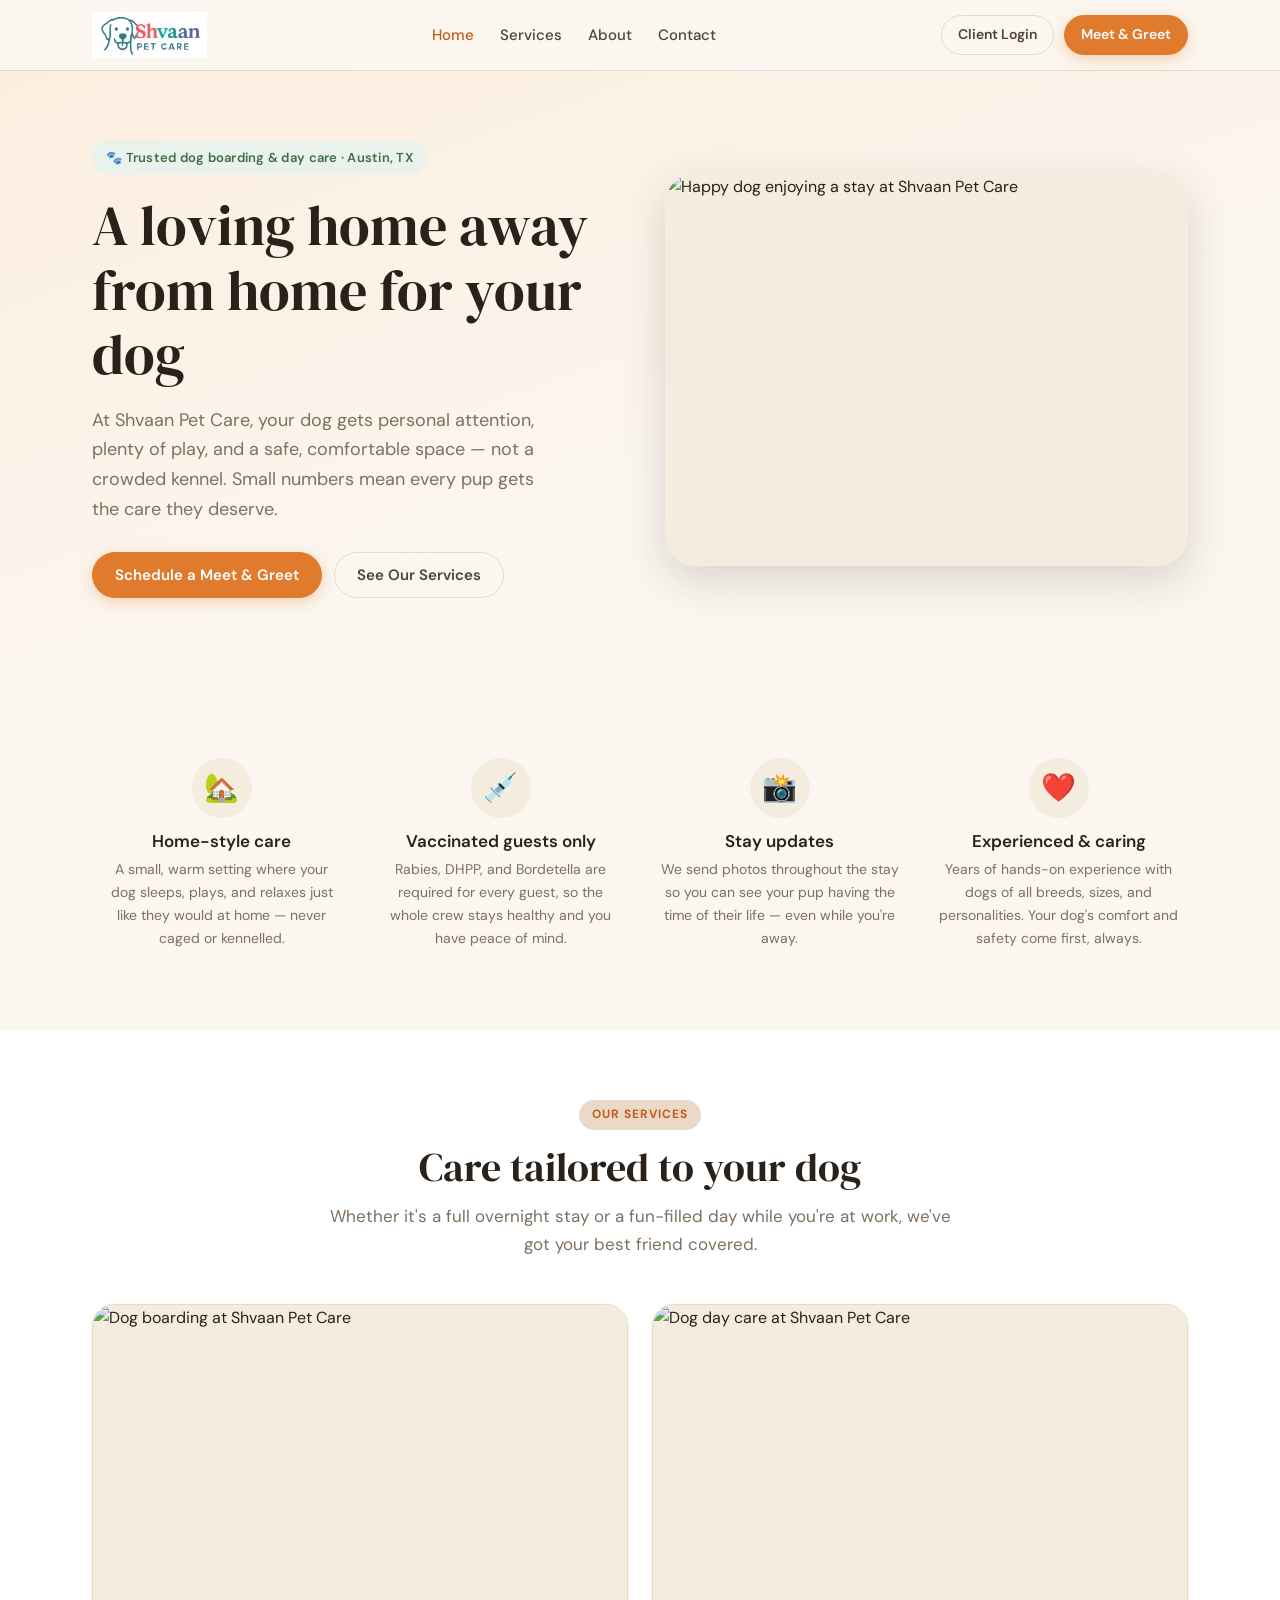
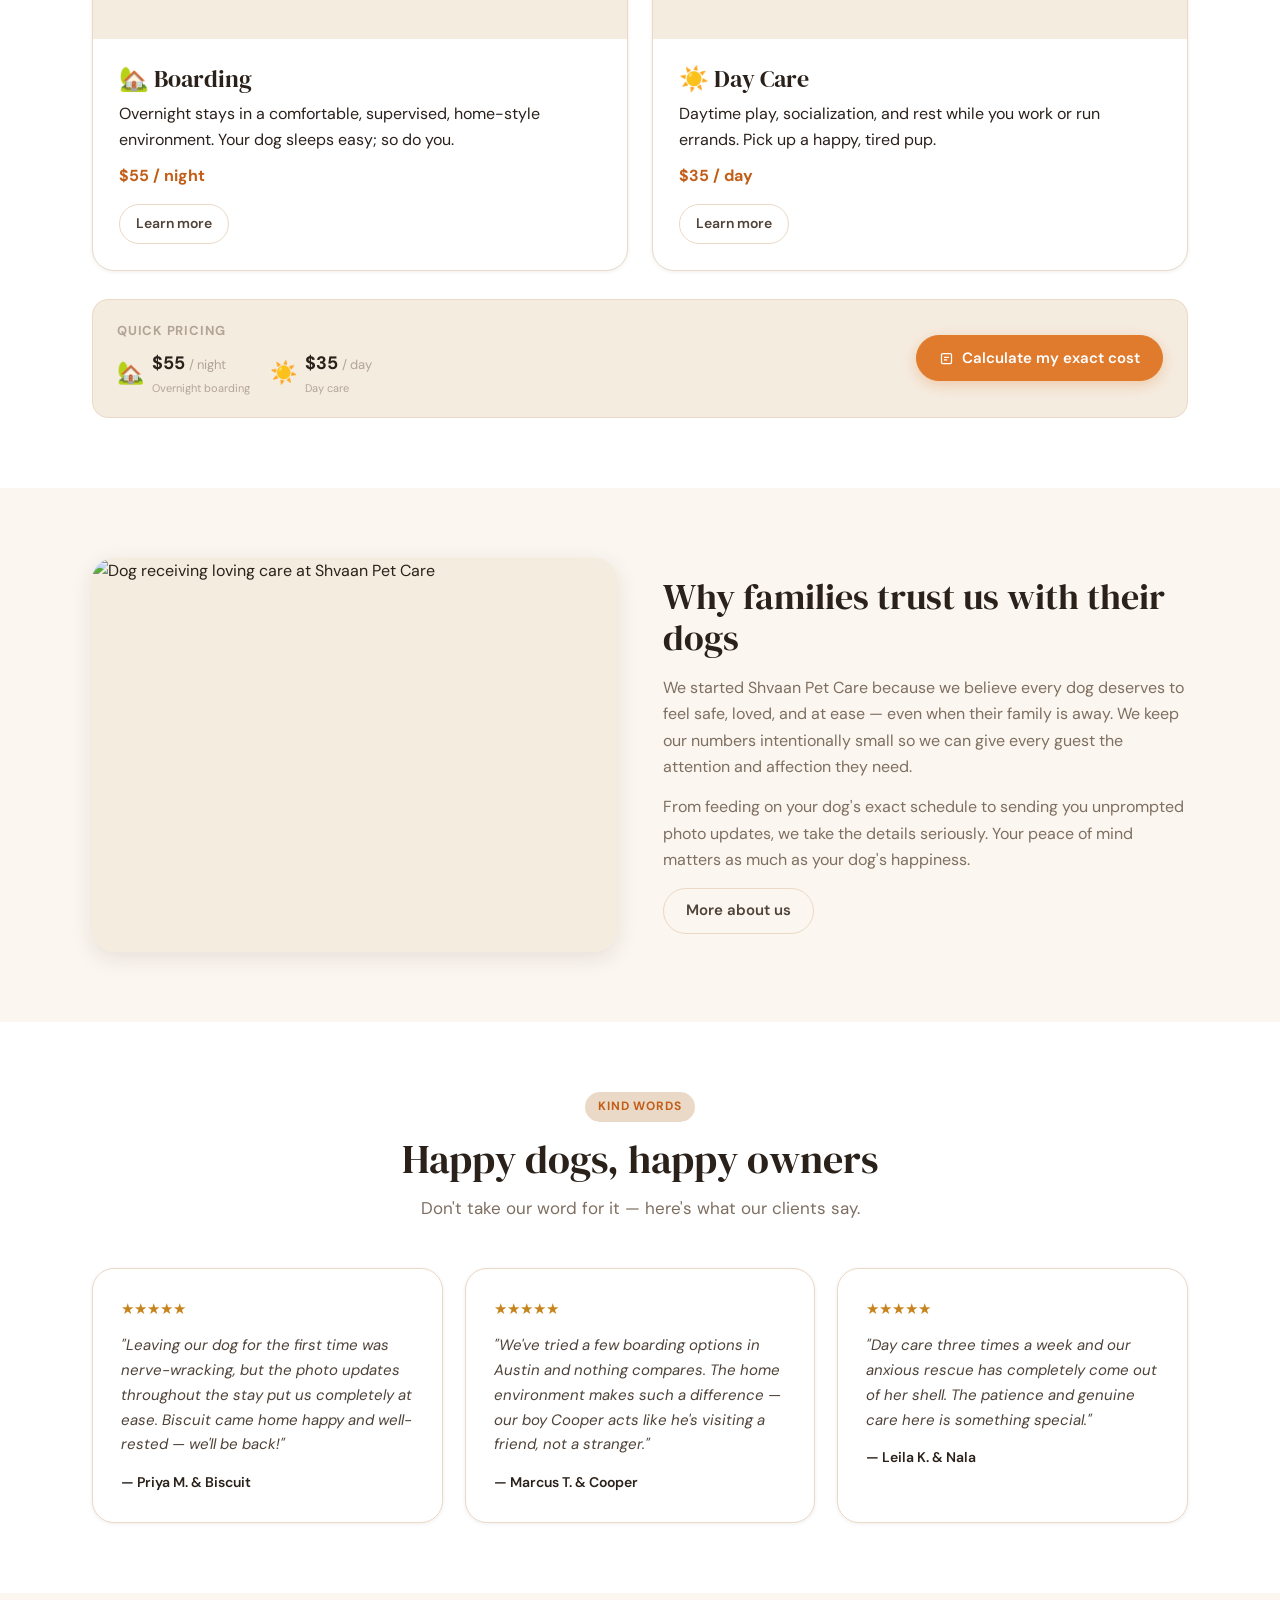
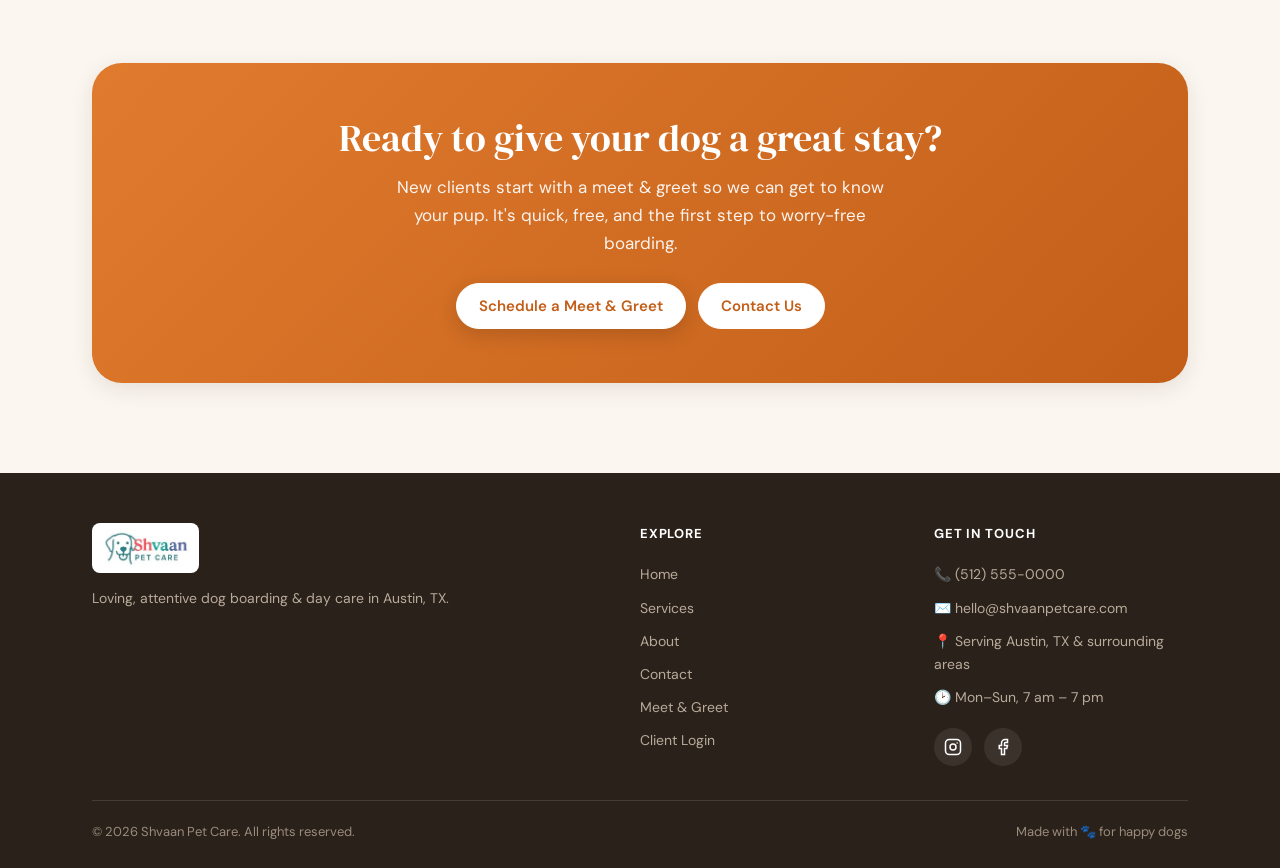
==== commit 3728555c: "Add files via upload" ====
--- a/index.html
+++ b/index.html
@@ -1,10 +1,10 @@
 <!DOCTYPE html>
 <html lang="en">
 <head>
+<title>Shvaan Pet Care — Loving Dog Boarding &amp; Day Care in Austin, TX</title>
+<meta name="description" content="Small-setting dog boarding and day care in Austin, TX. Safe, attentive, home-style care where your dog is treated like family.">
 <meta charset="UTF-8">
 <meta name="viewport" content="width=device-width, initial-scale=1.0">
-<title>Shvaan Pet Care — Loving Dog Boarding & Day Care</title>
-<meta name="description" content="Shvaan Pet Care — loving dog boarding and day care. A safe, attentive home away from home for your dog.">
 <link rel="preconnect" href="https://fonts.googleapis.com"><link rel="preconnect" href="https://fonts.gstatic.com" crossorigin>
 <link href="https://fonts.googleapis.com/css2?family=DM+Serif+Display&family=DM+Sans:wght@400;500;600;700&display=swap" rel="stylesheet">
 <link rel="stylesheet" href="site.css">
@@ -12,58 +12,68 @@
 <body>
 <header class="site">
   <div class="wrap nav">
-    <a class="nav-logo" href="index.html"><img src="[data-uri]" alt="Shvaan Pet Care"></a>
-    <nav class="nav-links">
-      <a href="index.html" class="active">Home</a>
-      <a href="services.html">Services</a><a href="calculator.html">Calculator</a>
-      <a href="about.html">About</a>
-      <a href="contact.html">Contact</a>
-    </nav>
+    <a class="nav-logo" href="app.html"><img src="[data-uri]" alt="Shvaan Pet Care"></a>
+    <nav class="nav-links"><a href="app.html" class="active">Home</a><a href="services.html">Services</a><a href="about.html">About</a><a href="contact.html">Contact</a></nav>
     <div class="nav-cta">
       <a class="btn btn-ghost btn-sm" href="app.html">Client Login</a>
-      <a class="btn btn-primary btn-sm" href="book.html">Request Booking</a>
+      <a class="btn btn-primary btn-sm" href="book.html">Meet &amp; Greet</a>
       <button class="menu-toggle" onclick="document.getElementById('mm').classList.toggle('open')" aria-label="Menu"><svg viewBox="0 0 24 24" fill="none" stroke="currentColor" stroke-width="2"><line x1="3" y1="6" x2="21" y2="6"/><line x1="3" y1="12" x2="21" y2="12"/><line x1="3" y1="18" x2="21" y2="18"/></svg></button>
     </div>
   </div>
   <div class="mobile-menu" id="mm">
-    <a href="index.html">Home</a><a href="services.html">Services</a><a href="calculator.html">Calculator</a><a href="about.html">About</a><a href="contact.html">Contact</a>
+    <a href="app.html">Home</a><a href="services.html">Services</a><a href="about.html">About</a><a href="contact.html">Contact</a>
     <a class="btn btn-ghost" href="app.html">Client Login</a>
-    <a class="btn btn-primary" href="book.html">Request Booking</a>
+    <a class="btn btn-primary" href="book.html">Meet &amp; Greet</a>
   </div>
 </header>
 
 <section class="hero">
   <div class="wrap hero-grid">
     <div class="hero-text">
-      <span class="tag">🐾 Trusted dog boarding & day care</span>
+      <span class="tag">🐾 Trusted dog boarding &amp; day care · Austin, TX</span>
       <h1>A loving home away from home for your dog</h1>
-      <p class="lead">[[One or two warm sentences about the experience you offer — e.g. "Small, attentive care where your dog is treated like family. Safe, social, and spoiled while you're away."]]</p>
-      <div class="hero-cta">
-        <a class="btn btn-primary" href="book.html">Request a Booking</a>
+      <p class="lead">At Shvaan Pet Care, your dog gets personal attention, plenty of play, and a safe, comfortable space — not a crowded kennel. Small numbers mean every pup gets the care they deserve.</p>
+      <div style="display:flex;gap:12px;flex-wrap:wrap;margin-top:8px">
+        <a class="btn btn-primary" href="book.html">Schedule a Meet &amp; Greet</a>
         <a class="btn btn-ghost" href="services.html">See Our Services</a>
       </div>
     </div>
-    <div class="hero-photo"><div class="ph"><div class="ico">🐕</div><small>[[ Add a warm hero photo: your happiest dog guest or your space ]]</small></div></div>
+    <div class="hero-photo"><img src="https://images.unsplash.com/photo-1587300003388-59208cc962cb?w=900&q=80&fit=crop" alt="Happy dog enjoying a stay at Shvaan Pet Care" style="width:100%;height:100%;object-fit:cover;border-radius:var(--r3)"></div>
   </div>
 </section>
 
 <section>
   <div class="wrap">
     <div class="values">
-      <div class="value"><div class="vico">🏡</div><h3>Home-style care</h3><p>[[Small, attentive setting — not a crowded kennel.]]</p></div>
-      <div class="value"><div class="vico">💉</div><h3>Vaccinated guests</h3><p>[[Rabies, DHPP & Bordetella required for everyone's safety.]]</p></div>
-      <div class="value"><div class="vico">📸</div><h3>Stay updates</h3><p>[[We share photos so you can check in on your pup.]]</p></div>
-      <div class="value"><div class="vico">❤️</div><h3>Experienced & caring</h3><p>[[Years of hands-on experience with dogs of all kinds.]]</p></div>
+      <div class="value"><div class="vico">🏡</div><h3>Home-style care</h3><p>A small, warm setting where your dog sleeps, plays, and relaxes just like they would at home — never caged or kennelled.</p></div>
+      <div class="value"><div class="vico">💉</div><h3>Vaccinated guests only</h3><p>Rabies, DHPP, and Bordetella are required for every guest, so the whole crew stays healthy and you have peace of mind.</p></div>
+      <div class="value"><div class="vico">📸</div><h3>Stay updates</h3><p>We send photos throughout the stay so you can see your pup having the time of their life — even while you're away.</p></div>
+      <div class="value"><div class="vico">❤️</div><h3>Experienced &amp; caring</h3><p>Years of hands-on experience with dogs of all breeds, sizes, and personalities. Your dog's comfort and safety come first, always.</p></div>
     </div>
   </div>
 </section>
 
 <section class="alt">
   <div class="wrap">
-    <div class="section-head"><span class="tag">Our Services</span><h2>Care tailored to your dog</h2><p>Whether it's a full overnight stay or a fun-filled day, we've got your best friend covered.</p></div>
+    <div class="section-head"><span class="tag">Our Services</span><h2>Care tailored to your dog</h2><p>Whether it's a full overnight stay or a fun-filled day while you're at work, we've got your best friend covered.</p></div>
     <div class="cards">
-      <div class="card"><div class="card-photo"><div class="ph"><div class="ico">🏡</div><small>[[ Boarding photo ]]</small></div></div><div class="card-body"><h3>🏡 Boarding</h3><p>Overnight stays in a comfortable, supervised, home-style environment.</p><div class="price">[[$XX / night]]</div><a class="btn btn-ghost btn-sm" href="services.html">Learn more</a></div></div>
-      <div class="card"><div class="card-photo"><div class="ph"><div class="ico">☀️</div><small>[[ Day care photo ]]</small></div></div><div class="card-body"><h3>☀️ Day Care</h3><p>Daytime play, socialization, and rest while you're at work or away.</p><div class="price">[[$XX / day]]</div><a class="btn btn-ghost btn-sm" href="services.html">Learn more</a></div></div>
+      <div class="card"><div class="card-photo"><img src="https://images.unsplash.com/photo-1548199973-03cce0bbc87b?w=700&q=80&fit=crop" alt="Dog boarding at Shvaan Pet Care" style="width:100%;height:100%;object-fit:cover"></div><div class="card-body"><h3>🏡 Boarding</h3><p>Overnight stays in a comfortable, supervised, home-style environment. Your dog sleeps easy; so do you.</p><div class="price">$55 / night</div><a class="btn btn-ghost btn-sm" href="services.html">Learn more</a></div></div>
+      <div class="card"><div class="card-photo"><img src="https://images.unsplash.com/photo-1601758125946-6ec2ef64daf8?w=700&q=80&fit=crop" alt="Dog day care at Shvaan Pet Care" style="width:100%;height:100%;object-fit:cover"></div><div class="card-body"><h3>☀️ Day Care</h3><p>Daytime play, socialization, and rest while you work or run errands. Pick up a happy, tired pup.</p><div class="price">$35 / day</div><a class="btn btn-ghost btn-sm" href="services.html">Learn more</a></div></div>
+    </div>
+
+    <!-- Pricing calculator strip -->
+    <div style="margin-top:28px;background:var(--cream-mid);border:1.5px solid var(--cream-dark);border-radius:var(--r3);padding:20px 24px;display:flex;align-items:center;justify-content:space-between;flex-wrap:wrap;gap:16px">
+      <div>
+        <div style="font-size:13px;font-weight:700;text-transform:uppercase;letter-spacing:.06em;color:var(--ink-faint);margin-bottom:8px">Quick pricing</div>
+        <div style="display:flex;gap:20px;flex-wrap:wrap">
+          <div style="display:flex;align-items:center;gap:8px"><span style="font-size:22px">🏡</span><div><div style="font-size:18px;font-weight:700;color:var(--ink)">$55 <span style="font-size:13px;font-weight:400;color:var(--ink-faint)">/ night</span></div><div style="font-size:11px;color:var(--ink-faint)">Overnight boarding</div></div></div>
+          <div style="display:flex;align-items:center;gap:8px"><span style="font-size:22px">☀️</span><div><div style="font-size:18px;font-weight:700;color:var(--ink)">$35 <span style="font-size:13px;font-weight:400;color:var(--ink-faint)">/ day</span></div><div style="font-size:11px;color:var(--ink-faint)">Day care</div></div></div>
+        </div>
+      </div>
+      <a href="calculator.html" class="btn btn-primary" style="text-decoration:none;white-space:nowrap">
+        <svg viewBox="0 0 24 24" fill="none" stroke="currentColor" stroke-width="2" style="width:15px;height:15px"><rect x="4" y="4" width="16" height="16" rx="2"/><path d="M8 10h8M8 14h5"/></svg>
+        Calculate my exact cost
+      </a>
     </div>
   </div>
 </section>
@@ -71,11 +81,11 @@
 <section>
   <div class="wrap">
     <div class="split">
-      <div class="split-photo"><div class="ph"><div class="ico">🐩</div><small>[[ Photo of you / your space ]]</small></div></div>
+      <div class="split-photo"><img src="https://images.unsplash.com/photo-1544568100-847a948585b9?w=800&q=80&fit=crop" alt="Dog receiving loving care at Shvaan Pet Care" style="width:100%;height:100%;object-fit:cover;border-radius:var(--r3)"></div>
       <div class="split-text">
         <h2>Why families trust us with their dogs</h2>
-        <p>[[Write 2–3 warm sentences: who you are, why you love dogs, and what makes Shvaan different. This is where new customers decide to trust you.]]</p>
-        <p>[[Mention things like: small numbers, personal attention, safe & clean space, lots of love.]]</p>
+        <p>We started Shvaan Pet Care because we believe every dog deserves to feel safe, loved, and at ease — even when their family is away. We keep our numbers intentionally small so we can give every guest the attention and affection they need.</p>
+        <p>From feeding on your dog's exact schedule to sending you unprompted photo updates, we take the details seriously. Your peace of mind matters as much as your dog's happiness.</p>
         <a class="btn btn-ghost" href="about.html">More about us</a>
       </div>
     </div>
@@ -84,11 +94,11 @@
 
 <section class="alt">
   <div class="wrap">
-    <div class="section-head"><span class="tag">Kind Words</span><h2>Happy dogs, happy owners</h2><p>[[Add real reviews once you have them — remove this section until then if you prefer.]]</p></div>
+    <div class="section-head"><span class="tag">Kind Words</span><h2>Happy dogs, happy owners</h2><p>Don't take our word for it — here's what our clients say.</p></div>
     <div class="quotes">
-      <div class="quote"><div class="stars">★★★★★</div><p>"[[Real testimonial here — what a customer loved about their dog's stay.]]"</p><div class="who">— [[Name]] & [[Dog's name]]</div></div>
-      <div class="quote"><div class="stars">★★★★★</div><p>"[[Another genuine review.]]"</p><div class="who">— [[Name]] & [[Dog's name]]</div></div>
-      <div class="quote"><div class="stars">★★★★★</div><p>"[[Another genuine review.]]"</p><div class="who">— [[Name]] & [[Dog's name]]</div></div>
+      <div class="quote"><div class="stars">★★★★★</div><p>"Leaving our dog for the first time was nerve-wracking, but the photo updates throughout the stay put us completely at ease. Biscuit came home happy and well-rested — we'll be back!"</p><div class="who">— Priya M. &amp; Biscuit</div></div>
+      <div class="quote"><div class="stars">★★★★★</div><p>"We've tried a few boarding options in Austin and nothing compares. The home environment makes such a difference — our boy Cooper acts like he's visiting a friend, not a stranger."</p><div class="who">— Marcus T. &amp; Cooper</div></div>
+      <div class="quote"><div class="stars">★★★★★</div><p>"Day care three times a week and our anxious rescue has completely come out of her shell. The patience and genuine care here is something special."</p><div class="who">— Leila K. &amp; Nala</div></div>
     </div>
   </div>
 </section>
@@ -97,9 +107,9 @@
   <div class="wrap">
     <div class="cta-band">
       <h2>Ready to give your dog a great stay?</h2>
-      <p>Request a booking in minutes, or reach out with any questions — we'd love to meet your pup.</p>
+      <p>New clients start with a meet &amp; greet so we can get to know your pup. It's quick, free, and the first step to worry-free boarding.</p>
       <div style="display:flex;gap:12px;justify-content:center;flex-wrap:wrap">
-        <a class="btn btn-primary" href="book.html">Request a Booking</a>
+        <a class="btn btn-primary" href="book.html">Schedule a Meet &amp; Greet</a>
         <a class="btn btn-white" href="contact.html">Contact Us</a>
       </div>
     </div>
@@ -111,27 +121,27 @@
     <div class="f-grid">
       <div>
         <img class="f-logo" src="[data-uri]" alt="Shvaan Pet Care">
-        <p>[[Short one-line description of your business — e.g. "Loving, attentive dog boarding & day care in Austin, TX."]]</p>
+        <p>Loving, attentive dog boarding &amp; day care in Austin, TX.</p>
       </div>
       <div>
         <h4>Explore</h4>
         <div class="f-links">
-          <a href="index.html">Home</a><a href="services.html">Services</a><a href="calculator.html">Calculator</a>
+          <a href="app.html">Home</a><a href="services.html">Services</a>
           <a href="about.html">About</a><a href="contact.html">Contact</a>
-          <a href="book.html">Request Booking</a><a href="app.html">Client Login</a>
+          <a href="book.html">Meet &amp; Greet</a><a href="app.html">Client Login</a>
         </div>
       </div>
       <div>
         <h4>Get in touch</h4>
         <div class="f-links">
-          <a href="tel:[[PHONE]]">📞 [[(555) 000-0000]]</a>
-          <a href="mailto:[[EMAIL]]">✉️ [[hello@shvaanpetcare.com]]</a>
-          <a href="#">📍 [[Service area / address]]</a>
-          <a href="#">🕑 [[Hours: Mon–Sun 7am–7pm]]</a>
+          <a href="tel:+15125550000">📞 (512) 555-0000</a>
+          <a href="mailto:hello@shvaanpetcare.com">✉️ hello@shvaanpetcare.com</a>
+          <a href="#">📍 Serving Austin, TX &amp; surrounding areas</a>
+          <a href="#">🕑 Mon–Sun, 7 am – 7 pm</a>
         </div>
         <div class="socials" style="margin-top:14px">
-          <a href="[[INSTAGRAM URL]]" aria-label="Instagram"><svg viewBox="0 0 24 24" fill="none" stroke="currentColor" stroke-width="2"><rect x="2" y="2" width="20" height="20" rx="5"/><circle cx="12" cy="12" r="4"/><circle cx="17.5" cy="6.5" r="1" fill="currentColor" stroke="none"/></svg></a>
-          <a href="[[FACEBOOK URL]]" aria-label="Facebook"><svg viewBox="0 0 24 24" fill="none" stroke="currentColor" stroke-width="2"><path d="M18 2h-3a5 5 0 0 0-5 5v3H7v4h3v8h4v-8h3l1-4h-4V7a1 1 0 0 1 1-1h3z"/></svg></a>
+          <a href="#" aria-label="Instagram"><svg viewBox="0 0 24 24" fill="none" stroke="currentColor" stroke-width="2"><rect x="2" y="2" width="20" height="20" rx="5"/><circle cx="12" cy="12" r="4"/><circle cx="17.5" cy="6.5" r="1" fill="currentColor" stroke="none"/></svg></a>
+          <a href="#" aria-label="Facebook"><svg viewBox="0 0 24 24" fill="none" stroke="currentColor" stroke-width="2"><path d="M18 2h-3a5 5 0 0 0-5 5v3H7v4h3v8h4v-8h3l1-4h-4V7a1 1 0 0 1 1-1h3z"/></svg></a>
         </div>
       </div>
     </div>
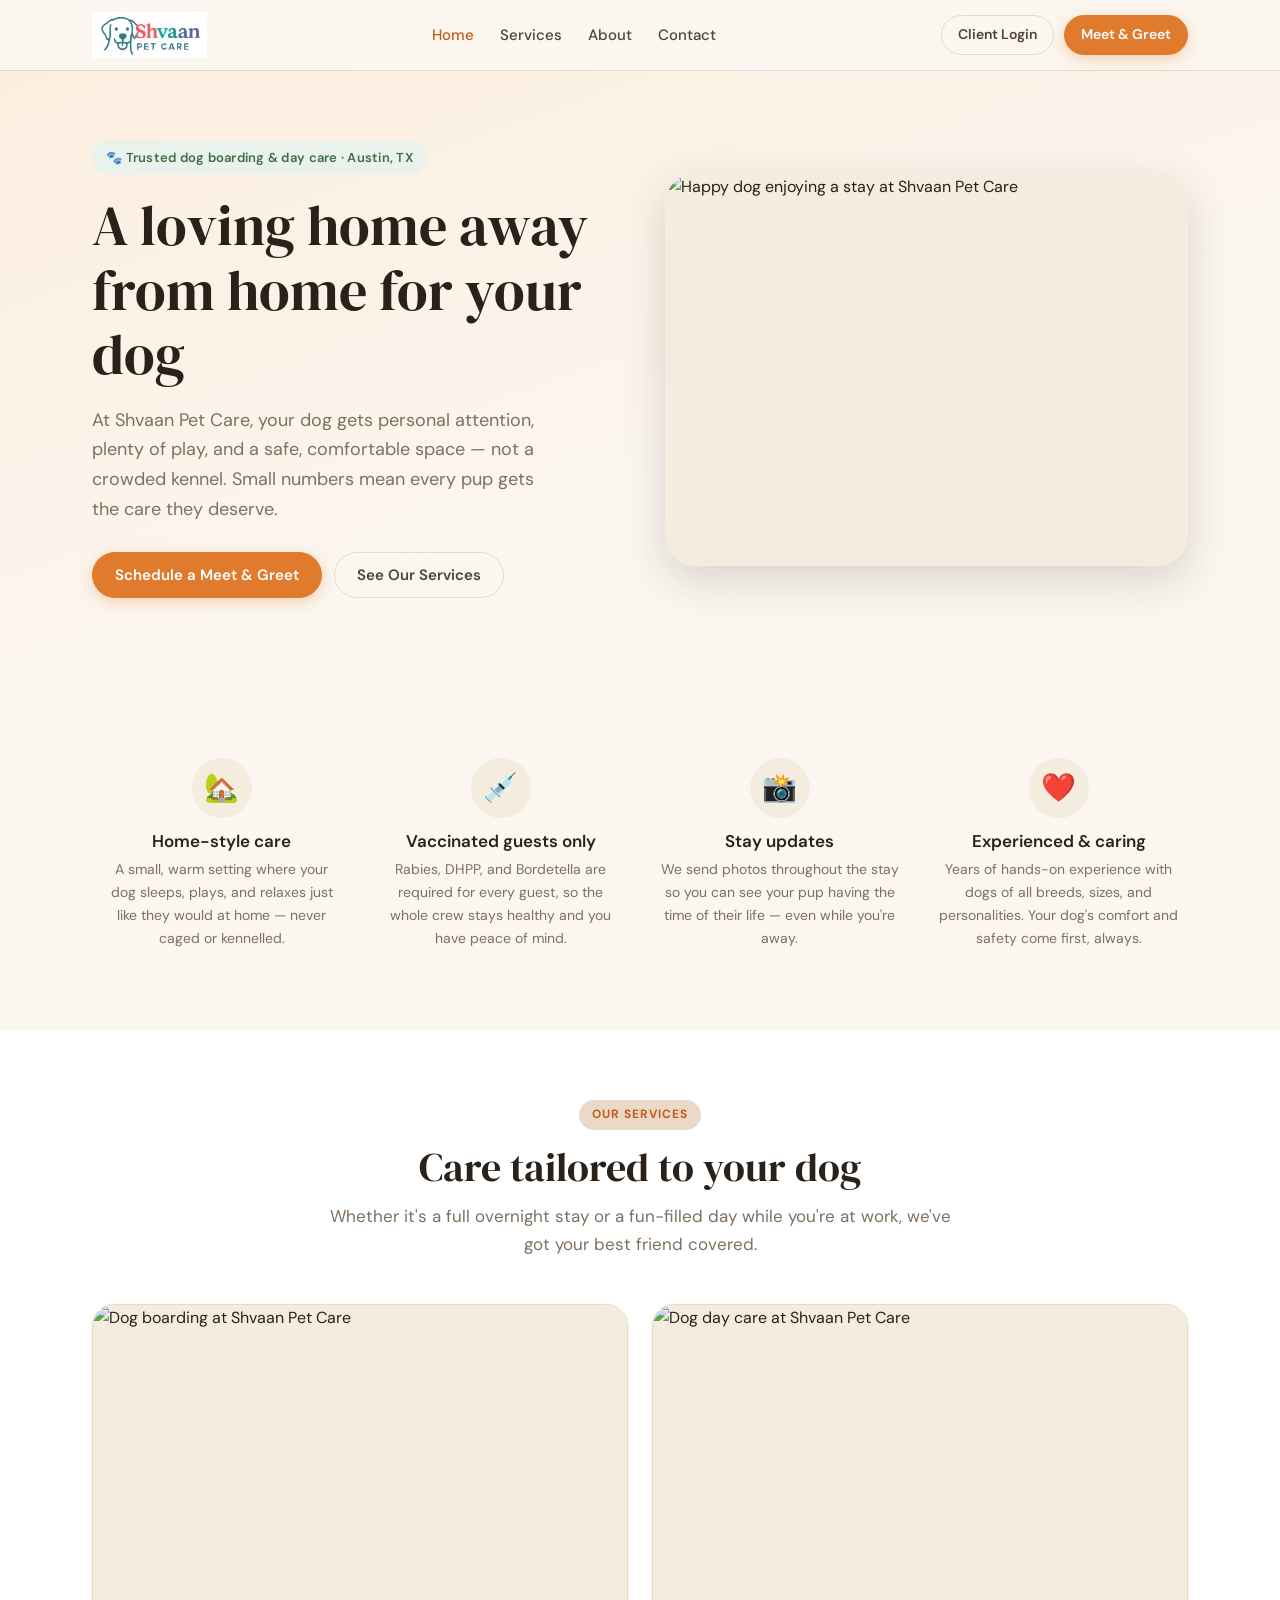
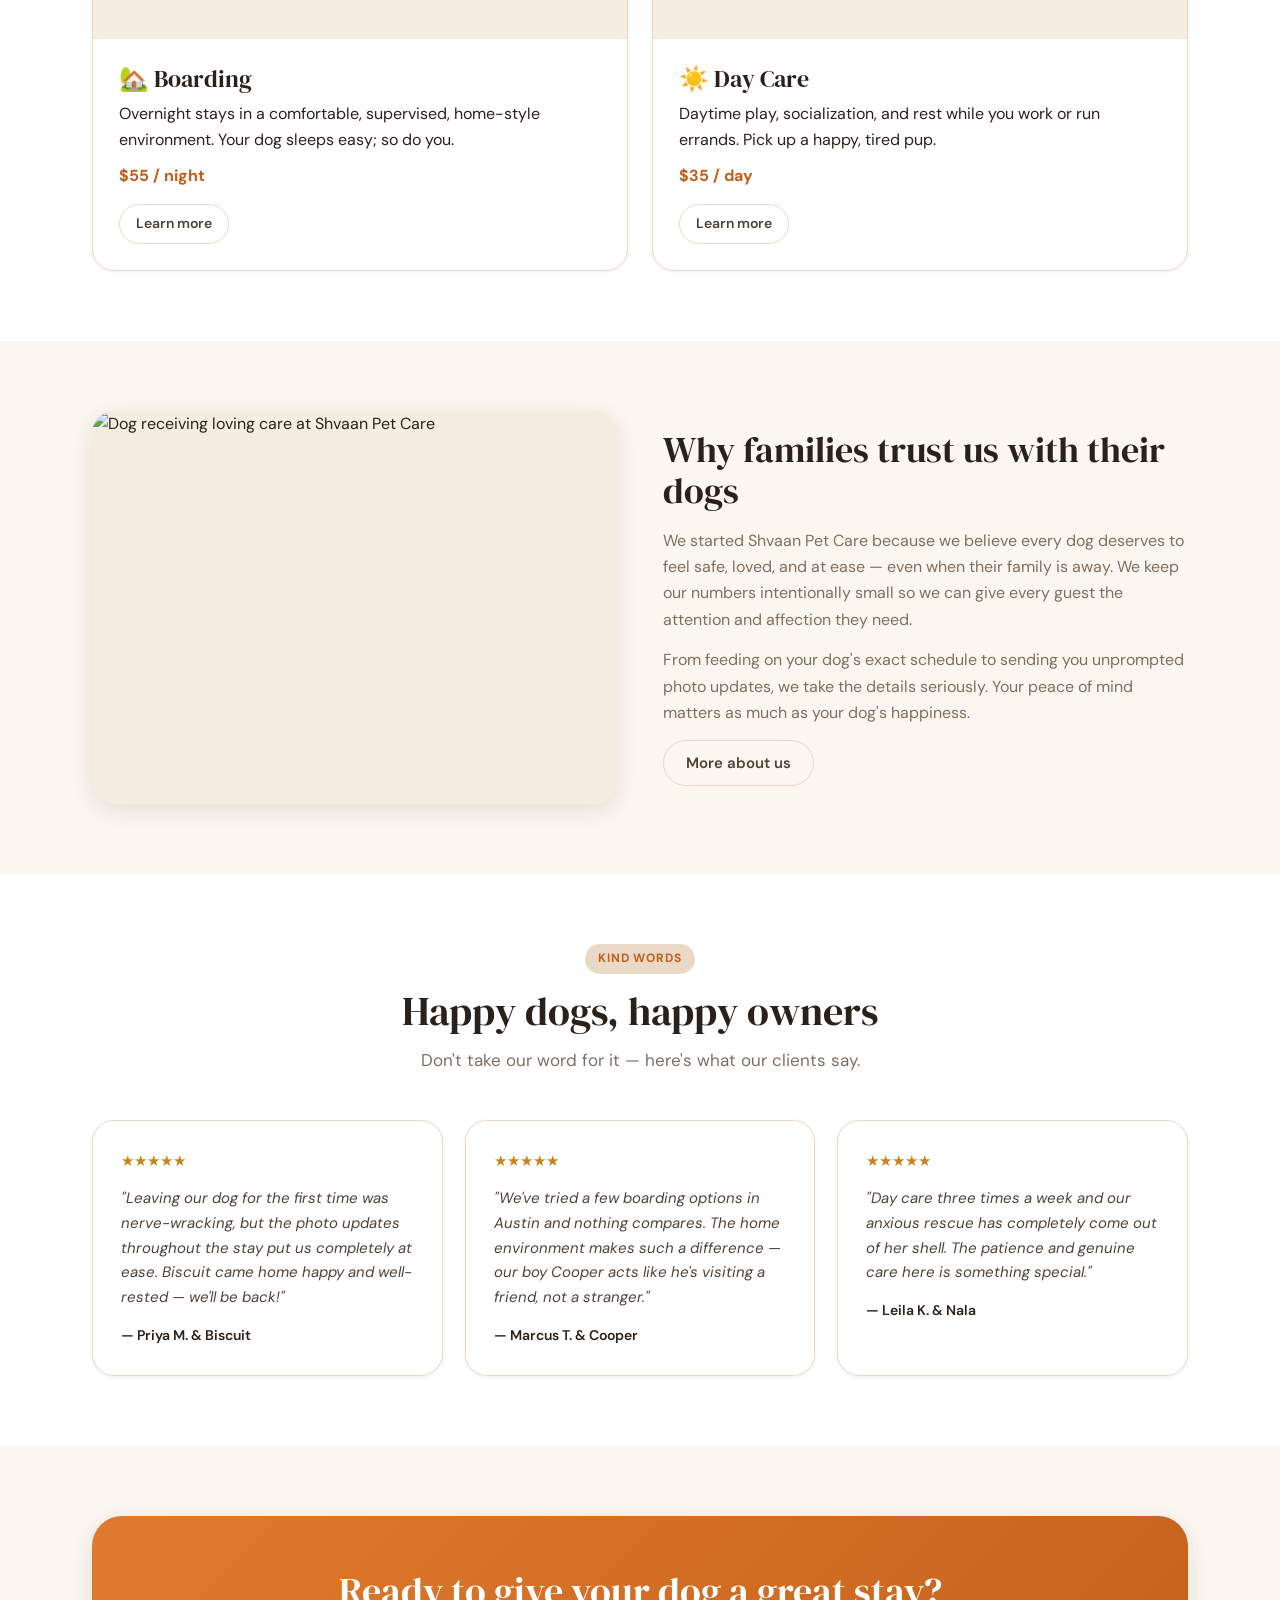
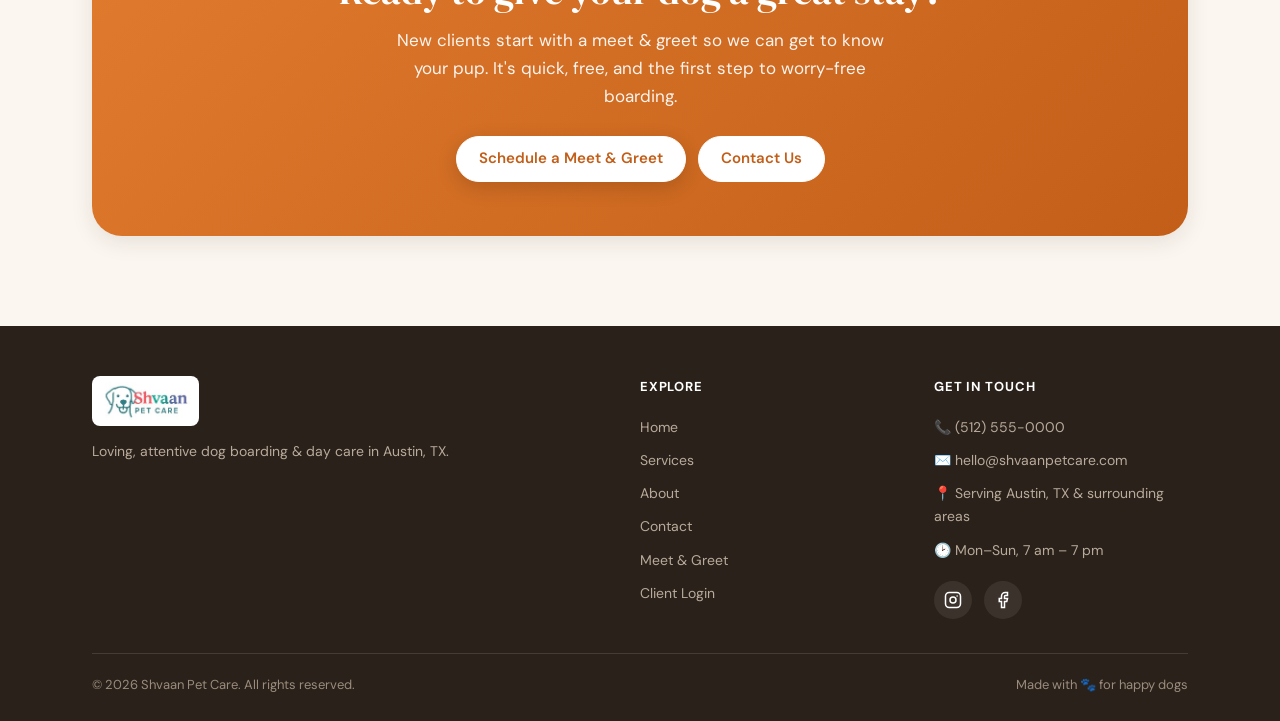
==== commit b0466732: "Add files via upload" ====
--- a/index.html
+++ b/index.html
@@ -59,21 +59,6 @@
     <div class="cards">
       <div class="card"><div class="card-photo"><img src="https://images.unsplash.com/photo-1548199973-03cce0bbc87b?w=700&q=80&fit=crop" alt="Dog boarding at Shvaan Pet Care" style="width:100%;height:100%;object-fit:cover"></div><div class="card-body"><h3>🏡 Boarding</h3><p>Overnight stays in a comfortable, supervised, home-style environment. Your dog sleeps easy; so do you.</p><div class="price">$55 / night</div><a class="btn btn-ghost btn-sm" href="services.html">Learn more</a></div></div>
       <div class="card"><div class="card-photo"><img src="https://images.unsplash.com/photo-1601758125946-6ec2ef64daf8?w=700&q=80&fit=crop" alt="Dog day care at Shvaan Pet Care" style="width:100%;height:100%;object-fit:cover"></div><div class="card-body"><h3>☀️ Day Care</h3><p>Daytime play, socialization, and rest while you work or run errands. Pick up a happy, tired pup.</p><div class="price">$35 / day</div><a class="btn btn-ghost btn-sm" href="services.html">Learn more</a></div></div>
-    </div>
-
-    <!-- Pricing calculator strip -->
-    <div style="margin-top:28px;background:var(--cream-mid);border:1.5px solid var(--cream-dark);border-radius:var(--r3);padding:20px 24px;display:flex;align-items:center;justify-content:space-between;flex-wrap:wrap;gap:16px">
-      <div>
-        <div style="font-size:13px;font-weight:700;text-transform:uppercase;letter-spacing:.06em;color:var(--ink-faint);margin-bottom:8px">Quick pricing</div>
-        <div style="display:flex;gap:20px;flex-wrap:wrap">
-          <div style="display:flex;align-items:center;gap:8px"><span style="font-size:22px">🏡</span><div><div style="font-size:18px;font-weight:700;color:var(--ink)">$55 <span style="font-size:13px;font-weight:400;color:var(--ink-faint)">/ night</span></div><div style="font-size:11px;color:var(--ink-faint)">Overnight boarding</div></div></div>
-          <div style="display:flex;align-items:center;gap:8px"><span style="font-size:22px">☀️</span><div><div style="font-size:18px;font-weight:700;color:var(--ink)">$35 <span style="font-size:13px;font-weight:400;color:var(--ink-faint)">/ day</span></div><div style="font-size:11px;color:var(--ink-faint)">Day care</div></div></div>
-        </div>
-      </div>
-      <a href="calculator.html" class="btn btn-primary" style="text-decoration:none;white-space:nowrap">
-        <svg viewBox="0 0 24 24" fill="none" stroke="currentColor" stroke-width="2" style="width:15px;height:15px"><rect x="4" y="4" width="16" height="16" rx="2"/><path d="M8 10h8M8 14h5"/></svg>
-        Calculate my exact cost
-      </a>
     </div>
   </div>
 </section>
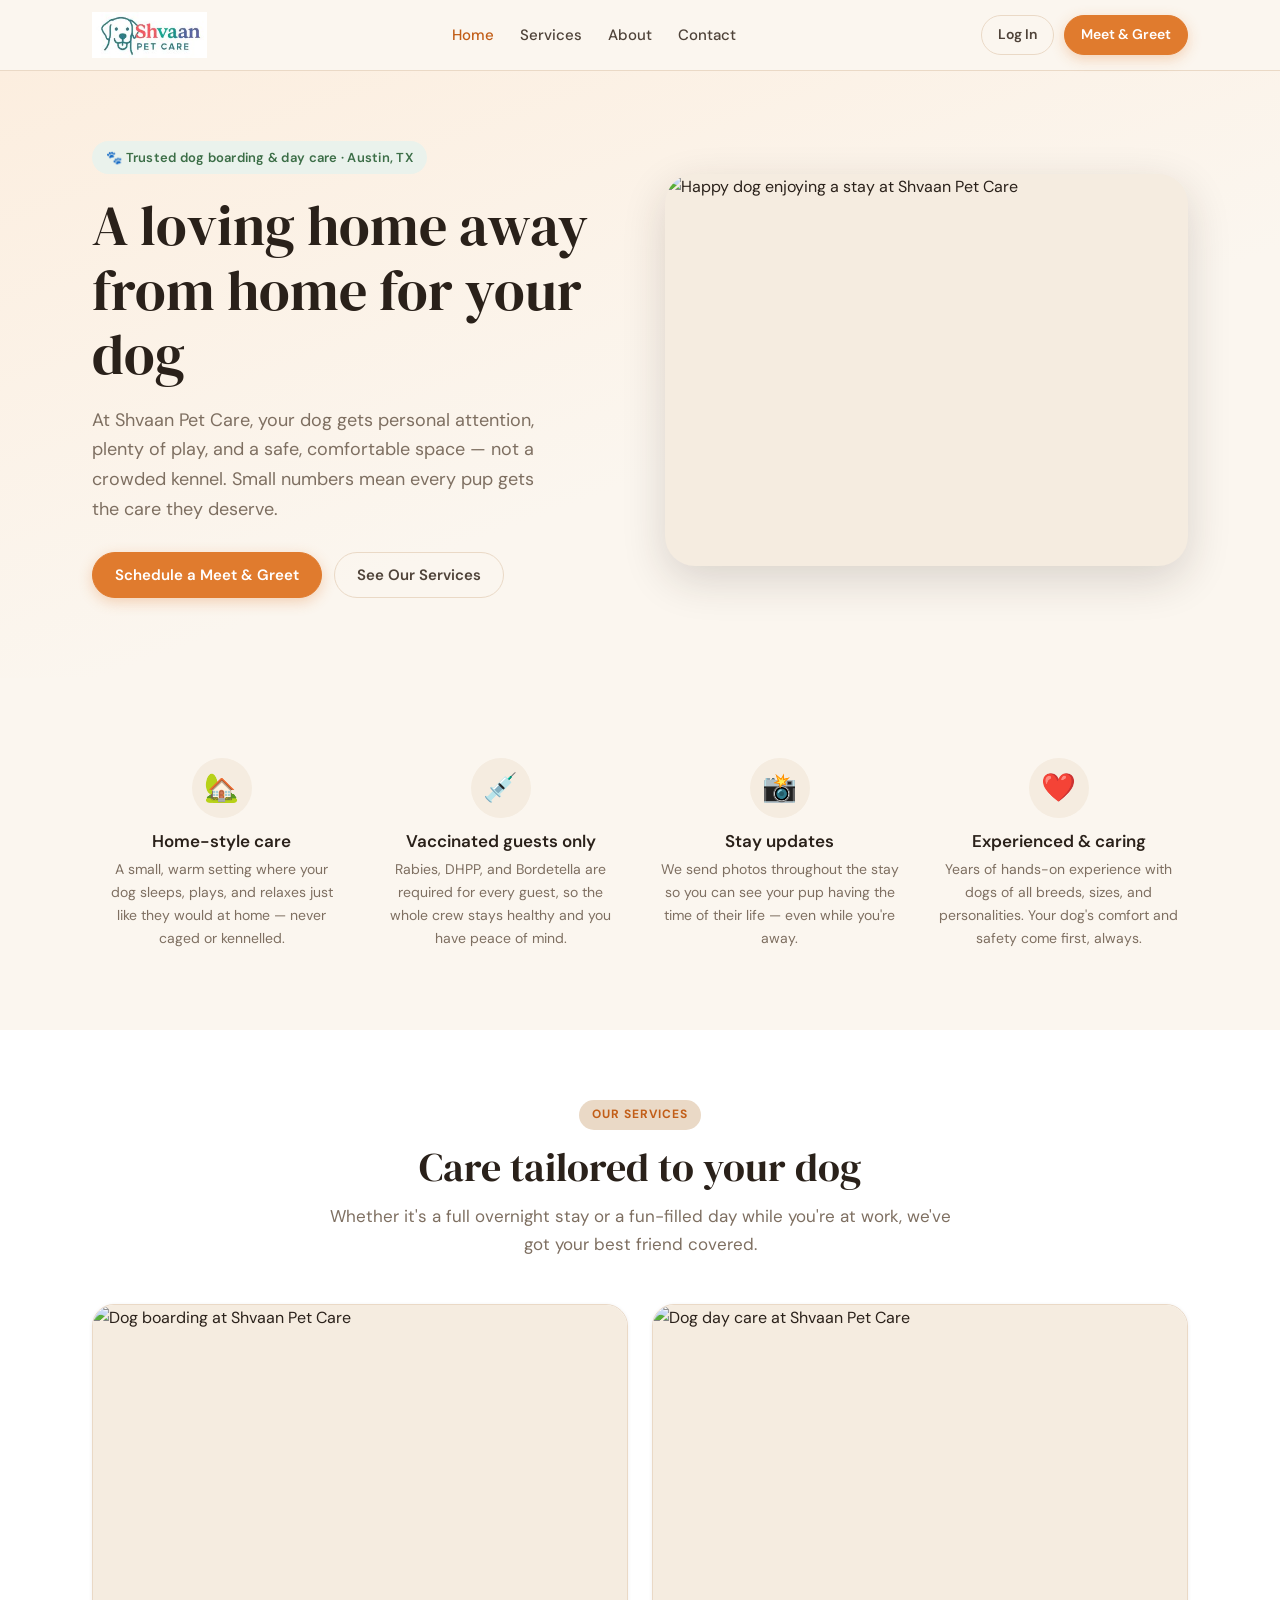
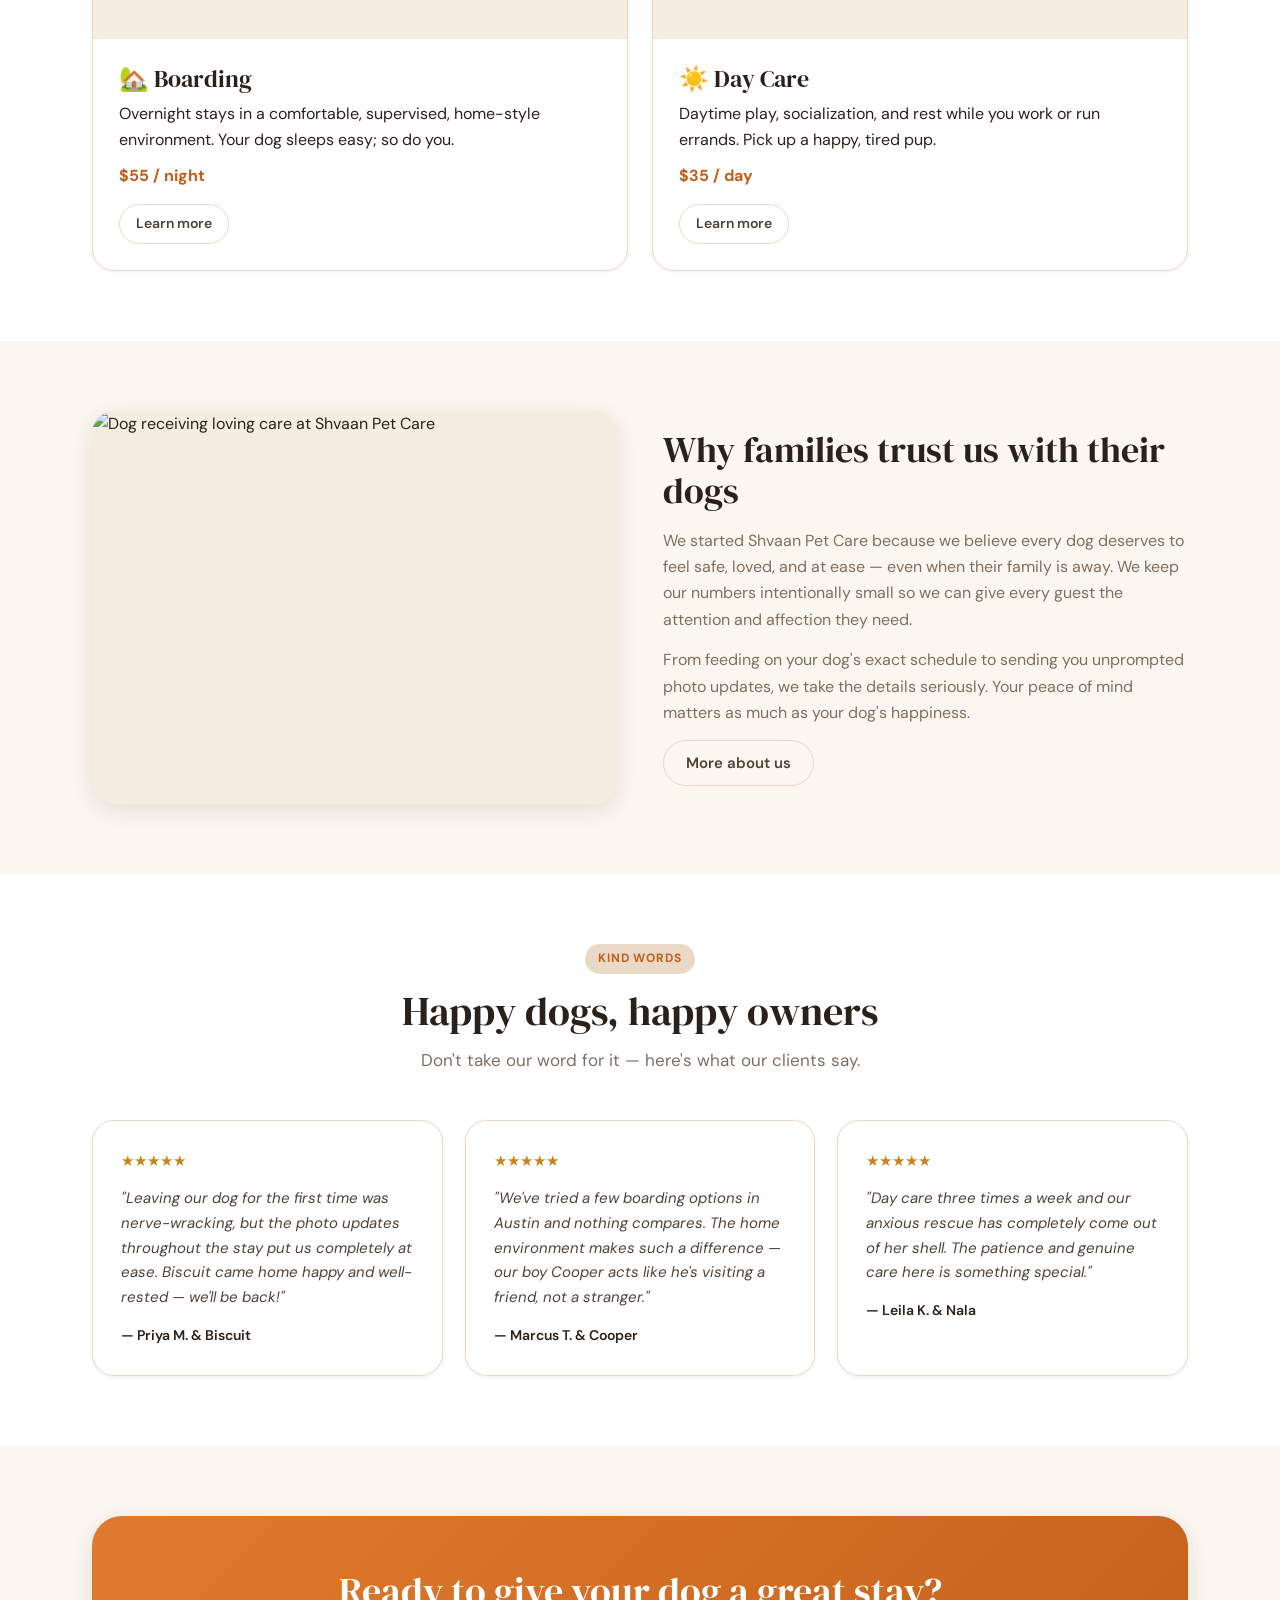
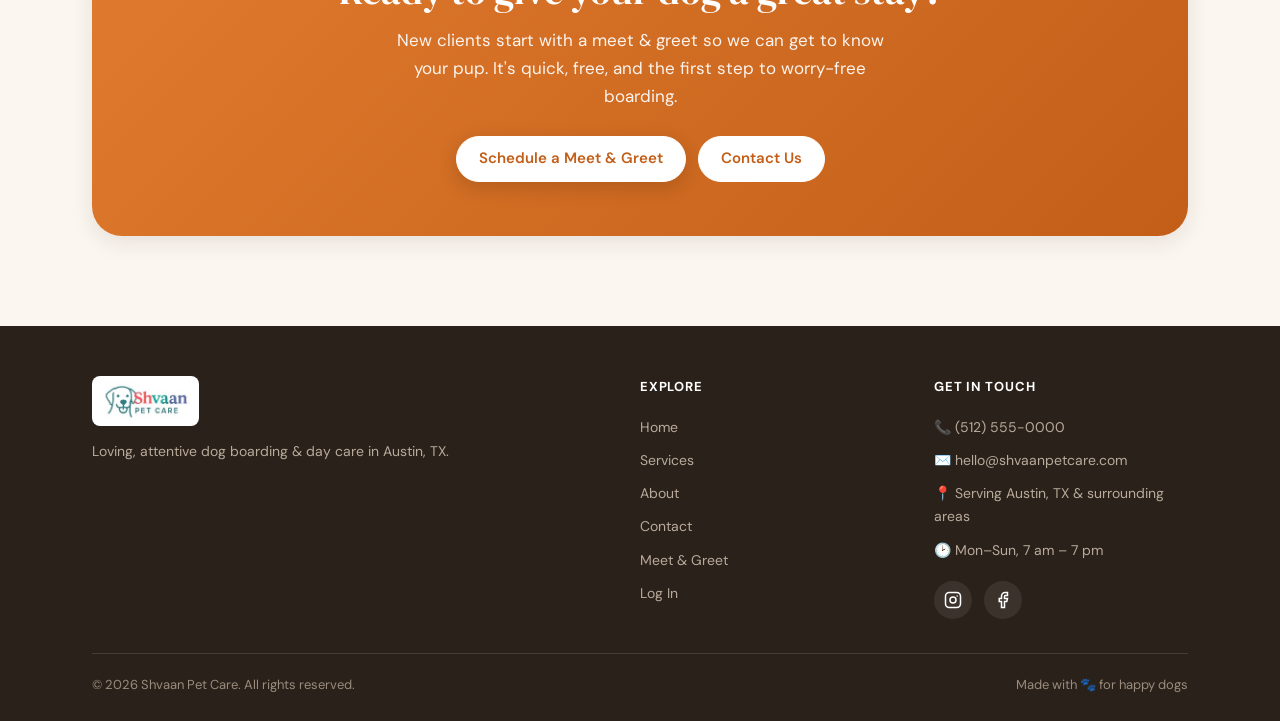
==== commit a2bca612: "Add files via upload" ====
--- a/index.html
+++ b/index.html
@@ -12,18 +12,18 @@
 <body>
 <header class="site">
   <div class="wrap nav">
-    <a class="nav-logo" href="app.html"><img src="[data-uri]" alt="Shvaan Pet Care"></a>
-    <nav class="nav-links"><a href="app.html" class="active">Home</a><a href="services.html">Services</a><a href="about.html">About</a><a href="contact.html">Contact</a></nav>
+    <a class="nav-logo" href="index.html"><img src="[data-uri]" alt="Shvaan Pet Care"></a>
+    <nav class="nav-links"><a href="index.html" class="active">Home</a><a href="services.html">Services</a><a href="about.html">About</a><a href="contact.html">Contact</a></nav>
     <div class="nav-cta">
-      <a class="btn btn-ghost btn-sm" href="app.html">Client Login</a>
-      <a class="btn btn-primary btn-sm" href="book.html">Meet &amp; Greet</a>
+      <a class="btn btn-ghost btn-sm" href="app.html">Log In</a>
+      <a class="btn btn-primary btn-sm" href="meet-greet.html">Meet &amp; Greet</a>
       <button class="menu-toggle" onclick="document.getElementById('mm').classList.toggle('open')" aria-label="Menu"><svg viewBox="0 0 24 24" fill="none" stroke="currentColor" stroke-width="2"><line x1="3" y1="6" x2="21" y2="6"/><line x1="3" y1="12" x2="21" y2="12"/><line x1="3" y1="18" x2="21" y2="18"/></svg></button>
     </div>
   </div>
   <div class="mobile-menu" id="mm">
-    <a href="app.html">Home</a><a href="services.html">Services</a><a href="about.html">About</a><a href="contact.html">Contact</a>
-    <a class="btn btn-ghost" href="app.html">Client Login</a>
-    <a class="btn btn-primary" href="book.html">Meet &amp; Greet</a>
+    <a href="index.html">Home</a><a href="services.html">Services</a><a href="about.html">About</a><a href="contact.html">Contact</a>
+    <a class="btn btn-ghost" href="app.html">Log In</a>
+    <a class="btn btn-primary" href="meet-greet.html">Meet &amp; Greet</a>
   </div>
 </header>
 
@@ -34,7 +34,7 @@
       <h1>A loving home away from home for your dog</h1>
       <p class="lead">At Shvaan Pet Care, your dog gets personal attention, plenty of play, and a safe, comfortable space — not a crowded kennel. Small numbers mean every pup gets the care they deserve.</p>
       <div style="display:flex;gap:12px;flex-wrap:wrap;margin-top:8px">
-        <a class="btn btn-primary" href="book.html">Schedule a Meet &amp; Greet</a>
+        <a class="btn btn-primary" href="meet-greet.html">Schedule a Meet &amp; Greet</a>
         <a class="btn btn-ghost" href="services.html">See Our Services</a>
       </div>
     </div>
@@ -94,7 +94,7 @@
       <h2>Ready to give your dog a great stay?</h2>
       <p>New clients start with a meet &amp; greet so we can get to know your pup. It's quick, free, and the first step to worry-free boarding.</p>
       <div style="display:flex;gap:12px;justify-content:center;flex-wrap:wrap">
-        <a class="btn btn-primary" href="book.html">Schedule a Meet &amp; Greet</a>
+        <a class="btn btn-primary" href="meet-greet.html">Schedule a Meet &amp; Greet</a>
         <a class="btn btn-white" href="contact.html">Contact Us</a>
       </div>
     </div>
@@ -111,9 +111,9 @@
       <div>
         <h4>Explore</h4>
         <div class="f-links">
-          <a href="app.html">Home</a><a href="services.html">Services</a>
+          <a href="index.html">Home</a><a href="services.html">Services</a>
           <a href="about.html">About</a><a href="contact.html">Contact</a>
-          <a href="book.html">Meet &amp; Greet</a><a href="app.html">Client Login</a>
+          <a href="meet-greet.html">Meet &amp; Greet</a><a href="app.html">Log In</a>
         </div>
       </div>
       <div>
